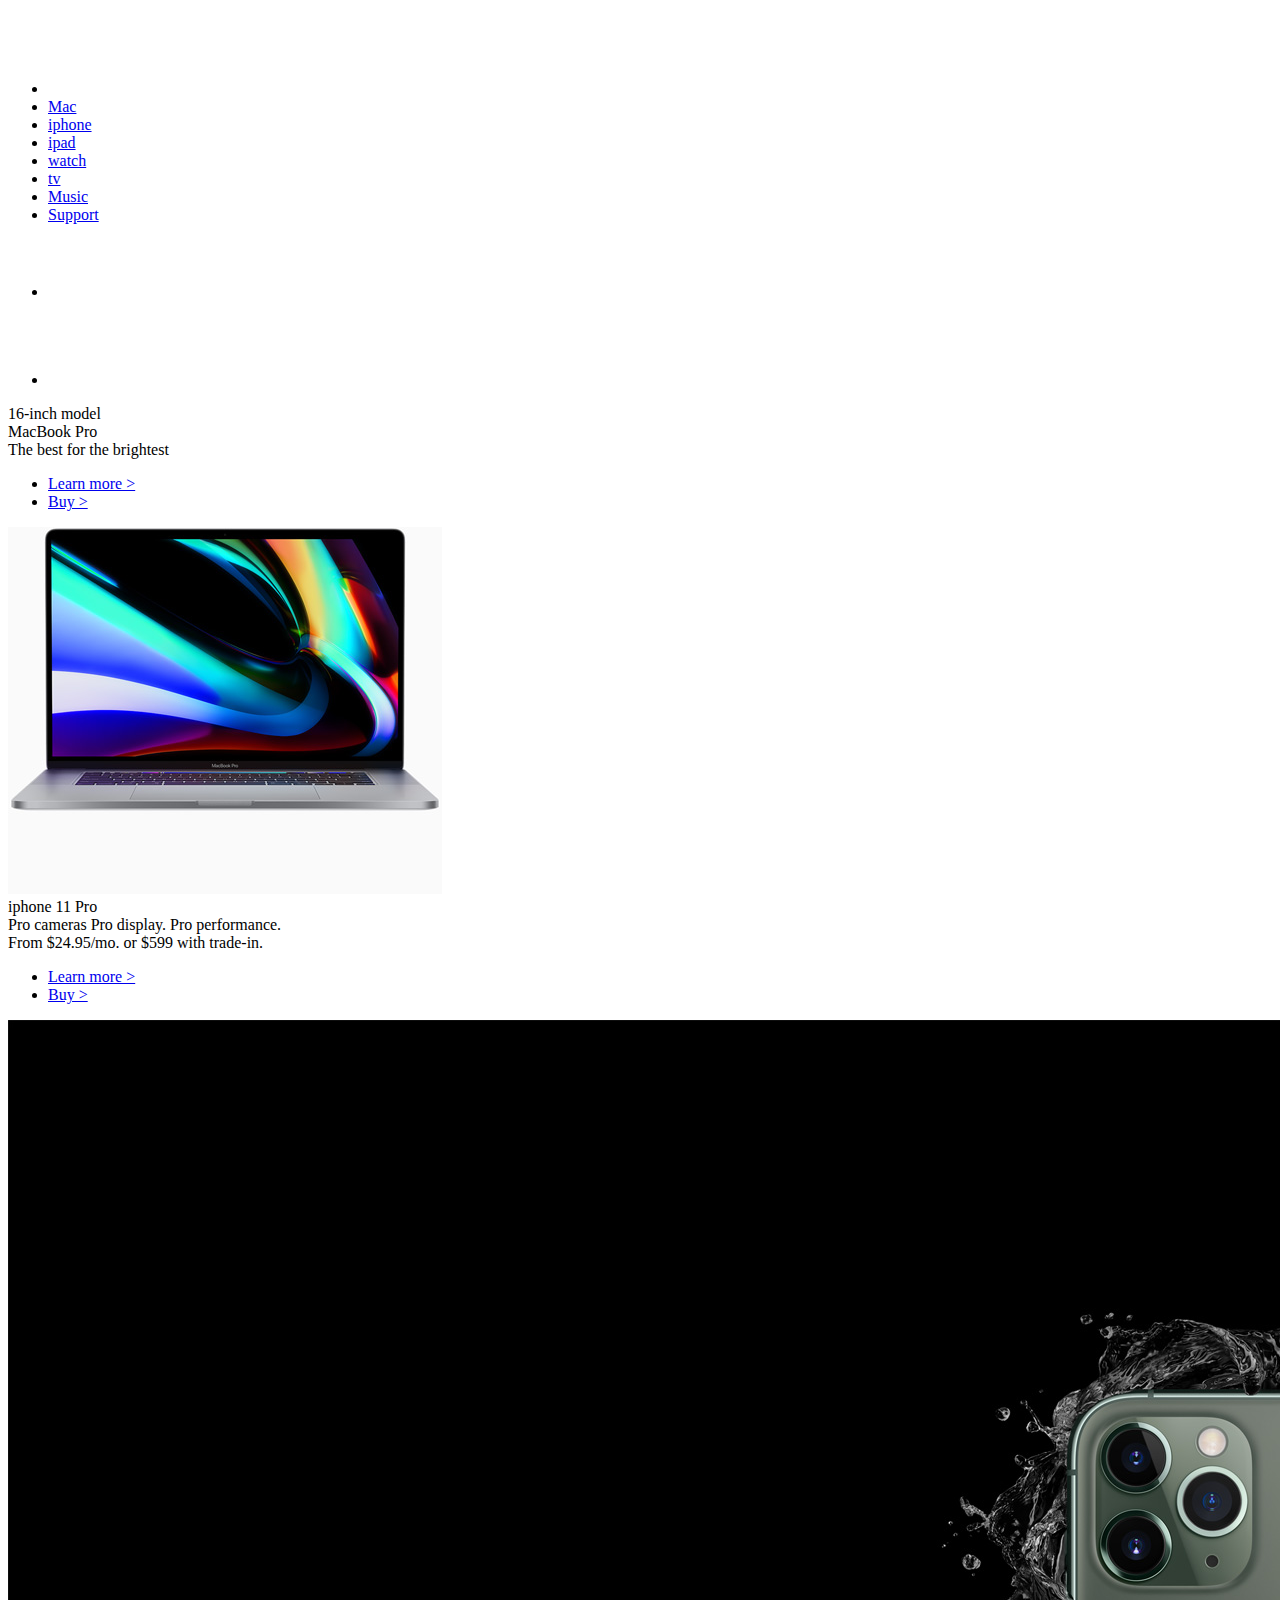
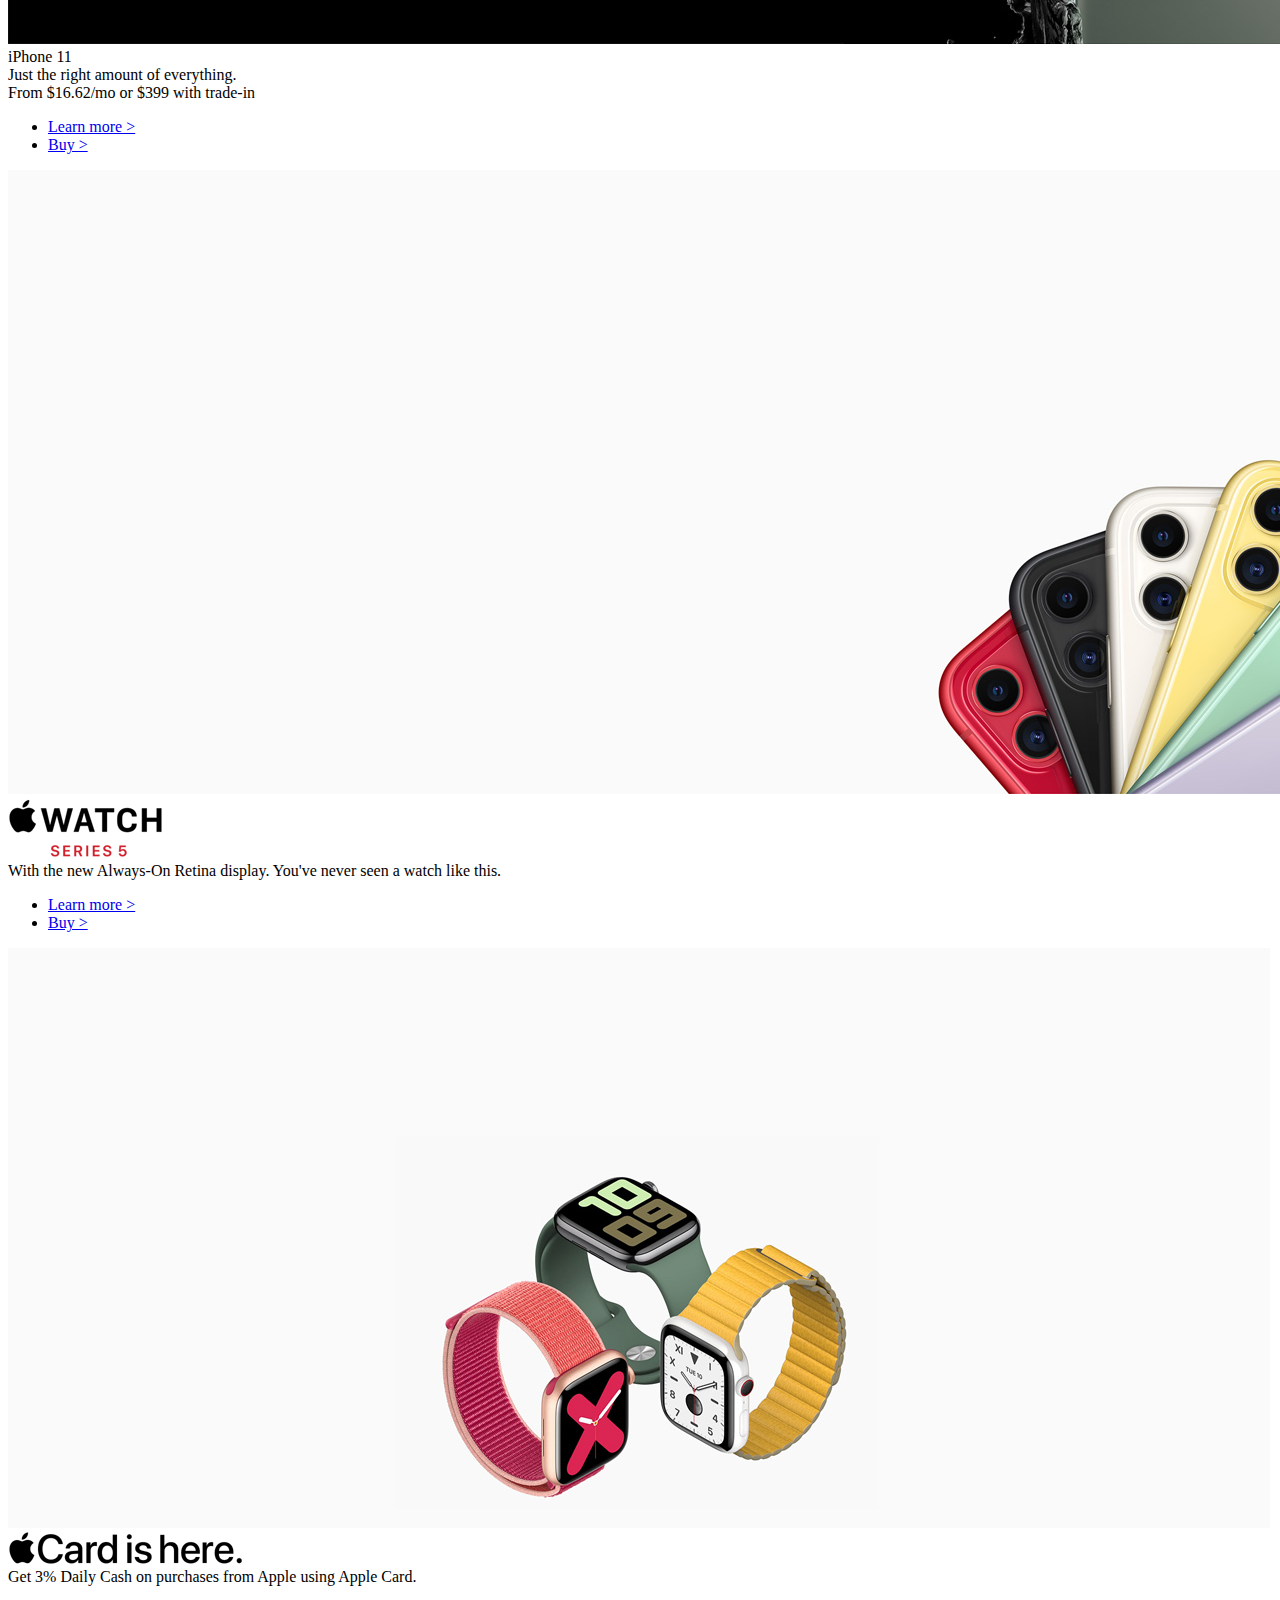
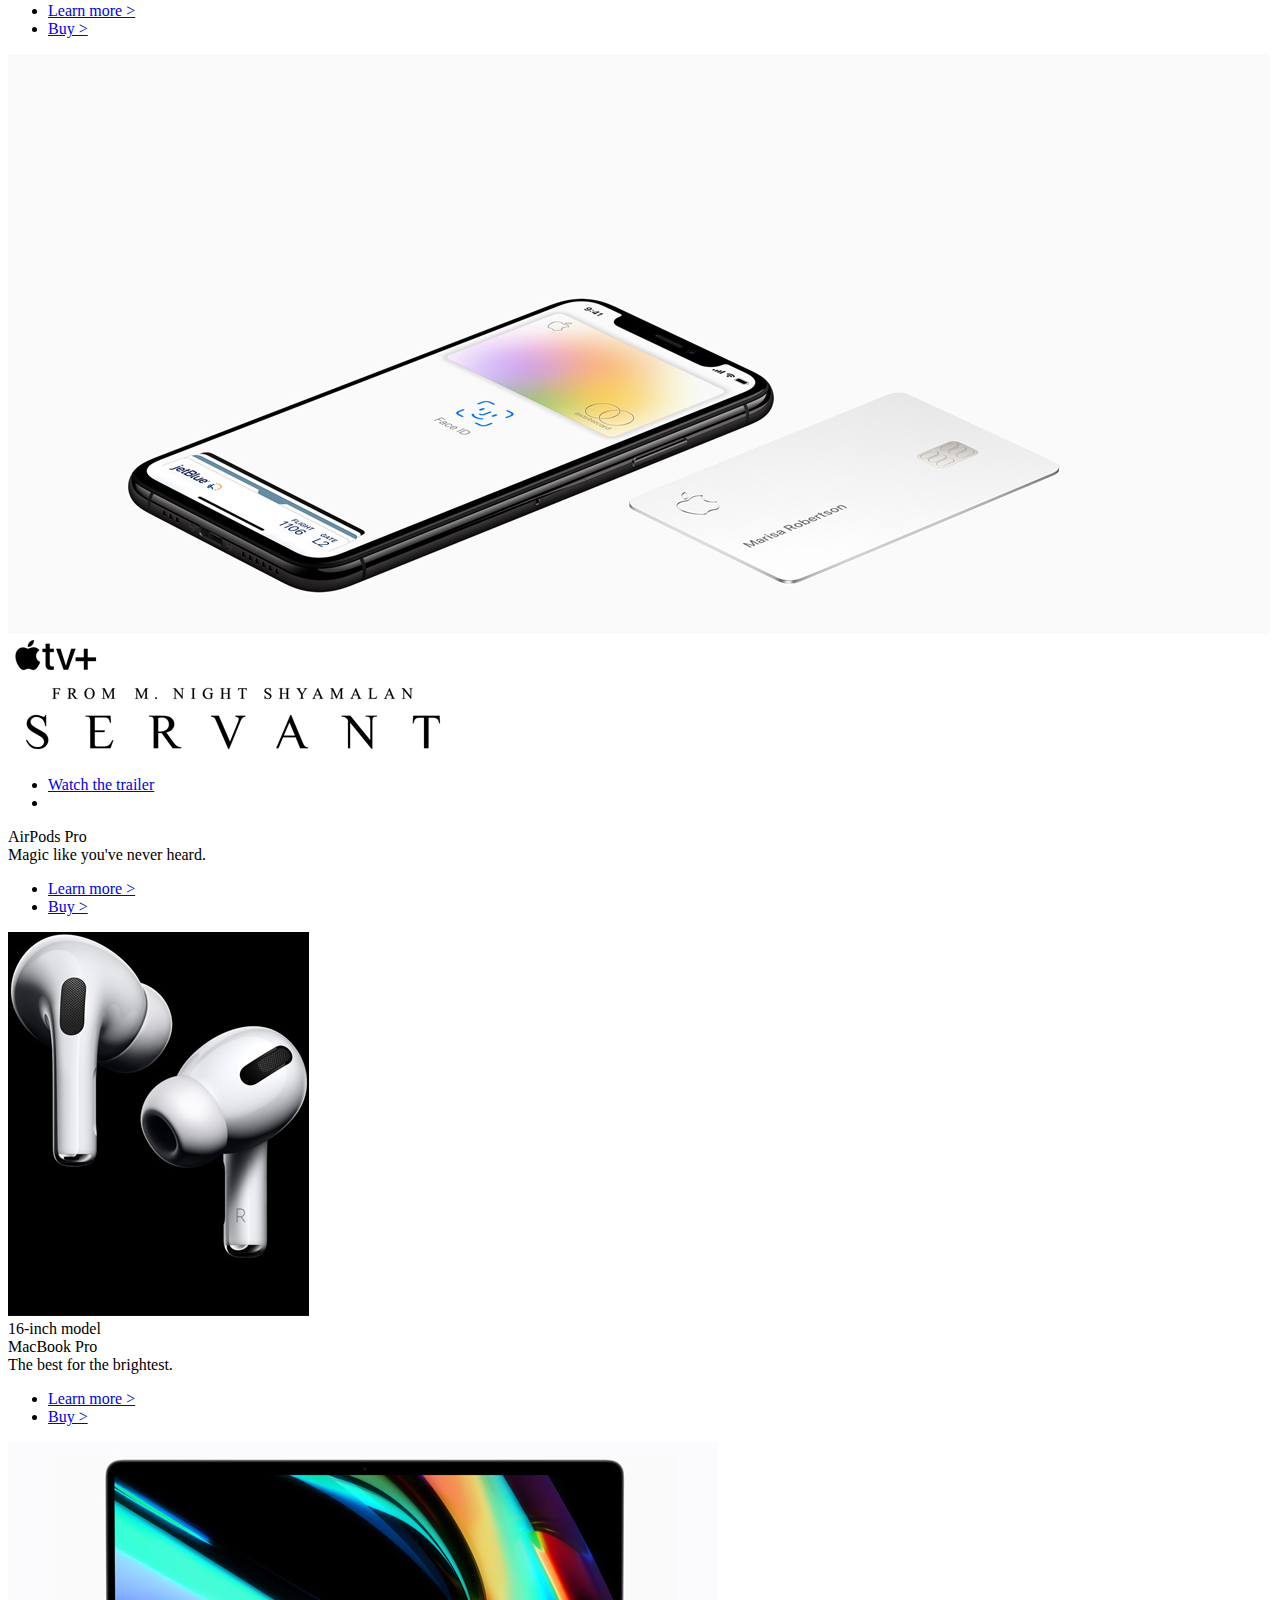
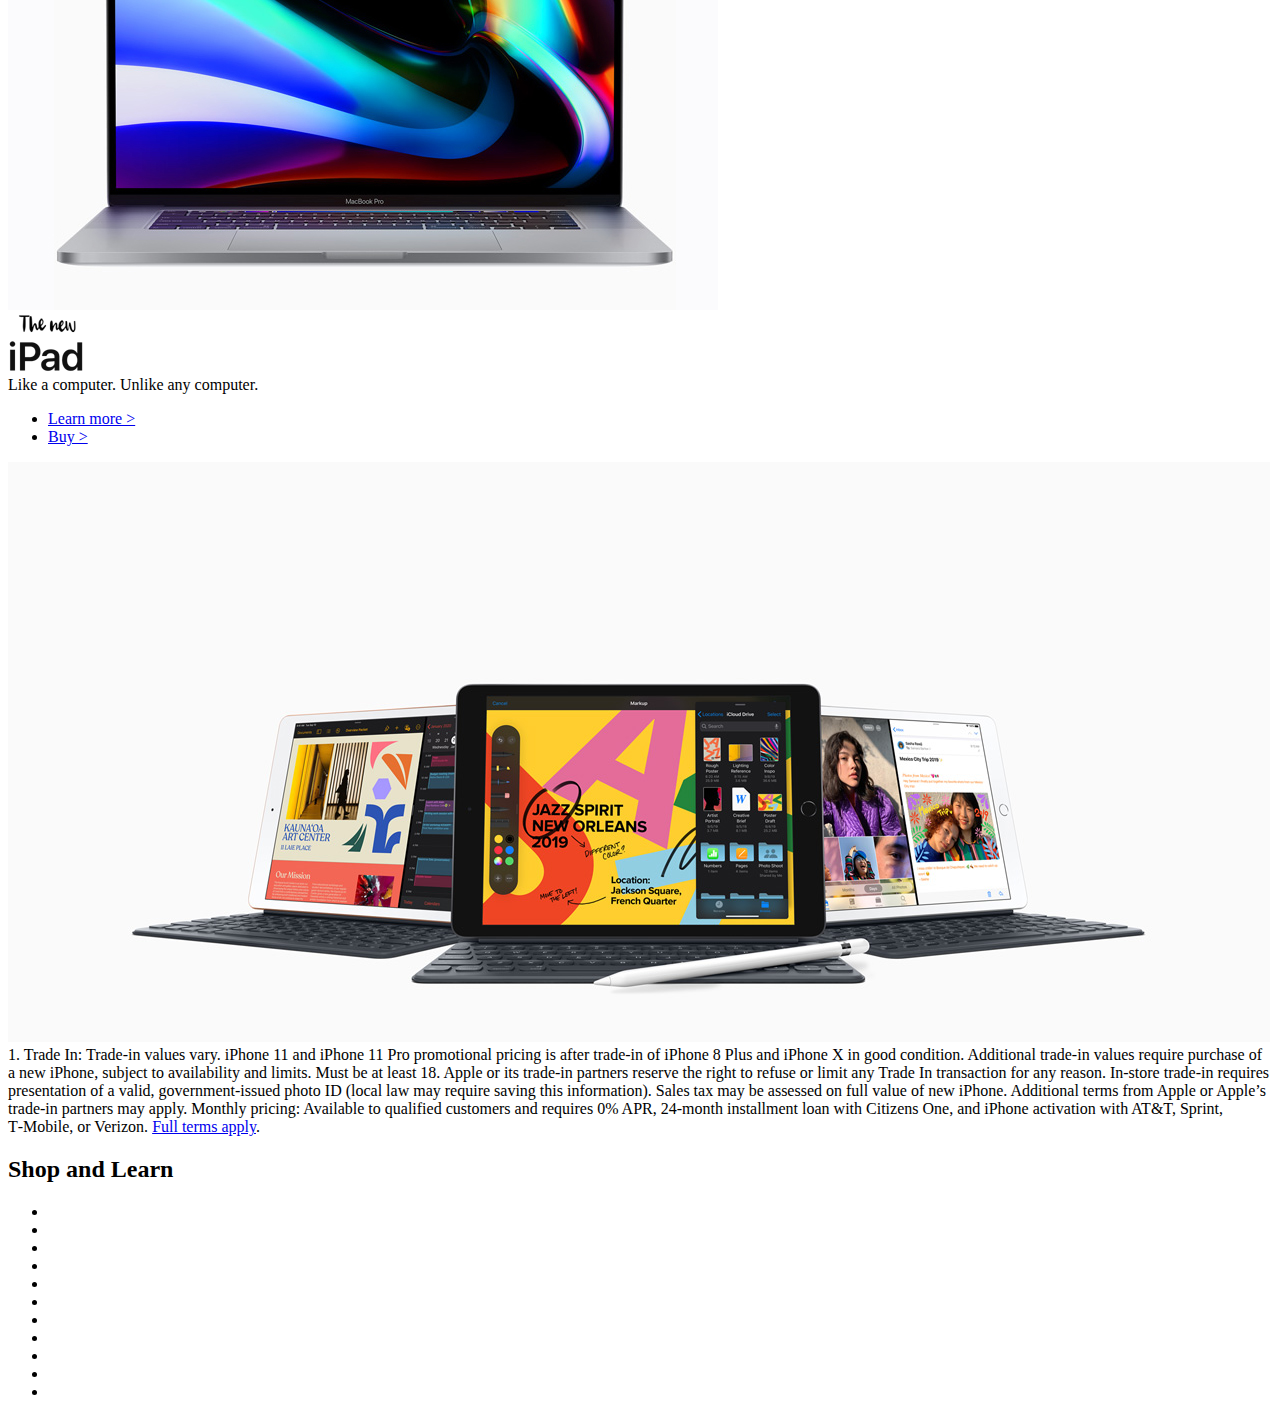
==== Project/index.html @ 15863397 "html and css created" ====
<!DOCTYPE html>
<html lang="en">
<head>
    <meta charset="UTF-8">
    <meta name="viewport" content="width=device-width, initial-scale=1.0">
    <title>Apple Website</title>
    <link rel="stylesheet" href="./css/style.css">
</head>
<body>
    <main>
        <header class="internal-wrapper">
            <div class="link-wrapper">
                <ul class="menu-wrapper">
                    <li><a href="#"><img src="/Resources/apple-html-css-replica/images/icons/logo.png" alt="logo"></a></li>
                    <li><a href="#">Mac</a></li>
                    <li><a href="#">iphone</a></li>
                    <li><a href="#">ipad</a></li>
                    <li><a href="#">watch</a></li>
                    <li><a href="#">tv</a></li>
                    <li><a href="#">Music</a></li>
                    <li><a href="#">Support</a></li>
                    <li><a href="#"><img src="/Resources/apple-html-css-replica/images/icons/search-icon.png" alt=""></a></li>
                    <li><a href="#"><img src="/Resources/apple-html-css-replica/images/icons/cart.png" alt=""></a></li>
                </ul>
            </div>
        </header>
        <section class="internal-wrapper">
            <div class="first-internal-wrapper">
                <div class="small-title">
                    16-inch model
                </div>
                <div class="big-title">
                    MacBook Pro
                </div>
                <div class="midem-title">
                    The best for the brightest
                </div>
                <div class="link-more-wrapper">
                    <ul>
                        <li><a href="#">Learn more ></a></li>
                        <li><a href="#">Buy ></a></li>
                    </ul>
                </div>
                <div class="image-wrapper">
                    <img src="/Resources/apple-html-css-replica/images/home/macbook-pro.jpg" alt="macbook-pro">
                </div>
            </div>
        </section>
        <section class="internal-wrapper">
            <div class="second-internal-wrapper">
                <div class="big-title">
                    iphone 11 Pro
                </div>
                <div class="midem-title">
                    Pro cameras Pro display. Pro performance.
                </div>
                <div class="small-title">
                    From $24.95/mo. or $599 with trade-in.
                </div>
                <div class="link-more-wrapper">
                    <ul>
                        <li><a href="#">Learn more ></a></li>
                        <li><a href="#">Buy ></a></li>
                    </ul>
                </div>
                <div class="image-wrapper">
                    <img src="/Resources/apple-html-css-replica/images/home/iphone11-pro-bg.jpg" alt="iphone11-pro">
                </div>
            </div>
        </section>
        <section class="internal-wrapper">
            <div class="third-internal-wrapper">
                <div class="big-title">
                    iPhone 11
                </div>
                <div class="midem-title">
                    Just the right amount of everything.
                </div>
                <div class="small-title">
                    From $16.62/mo or $399 with trade-in
                </div>
                <div class="link-more-wrapper">
                    <ul>
                        <li><a href="#">Learn more ></a></li>
                        <li><a href="#">Buy ></a></li>
                    </ul>
                </div>
                <div class="image-wrapper">
                    <img src="/Resources/apple-html-css-replica/images/home/iphone11-bg.jpg" alt="iphone11-bg">
                </div>
            </div>
        </section>
        <section class="internal-wrapper">
            <div class="four-internal-wrapper">
                 <div class="card-wrapper">
                    <div class="card-image-wrapper">
                        <img src="/Resources/apple-html-css-replica/images/icons/watch-series5-logo.png" alt="watch-series5-logo">
                    </div>
                    <div class="meduem-title">
                        With the new Always-On Retina display. You've never seen a watch like this.
                    </div>
                    <div class="link-more-wrapper">
                        <ul>
                            <li><a href="#">Learn more ></a></li>
                            <li><a href="#">Buy ></a></li>
                        </ul>
                    </div>
                    <div class="image-wrapper">
                        <img src="/Resources/apple-html-css-replica/images/home/watch-series-5.jpg" alt="watch-series-image">
                    </div>
                 </div>
                 <div class="card-wrapper">
                    <div class="card-image-wrapper">
                        <img src="/Resources/apple-html-css-replica/images/icons/apple-card-logo.png" alt="watch-series5-logo">
                    </div>
                    <div class="meduem-title">
                        Get 3% Daily Cash on purchases from Apple using Apple Card.
                    </div>
                    <div class="link-more-wrapper">
                        <ul>
                            <li><a href="#">Learn more ></a></li>
                            <li><a href="#">Buy ></a></li>
                        </ul>
                    </div>
                    <div class="image-wrapper">
                        <img src="/Resources/apple-html-css-replica/images/home/apple-card.jpg" alt="watch-series-image">
                    </div>
                 </div>
                 <div class="card-wrapper">
                    <div class="card-image-wrapper">
                        <img src="/Resources/apple-html-css-replica/images/icons/apple-tv-logo.png" alt="watch-series5-logo">
                    </div>
                    <div class="card-servant-image">
                        <img src="/Resources/apple-html-css-replica/images/icons/servant-logo.png" alt="">
                    </div>
                        <ul>
                            <li><a href="#">Watch the trailer</a></li>
                            <li><a href="#"><img src="/Resources/apple-html-css-replica/images/icons/" alt=""></a></li>
                        </ul>
                    </div>
                    <div class="card-wrapper">
                        <div class="big-title">
                            AirPods Pro
                        </div>
                        <div class="meduem-title">
                            Magic like you've never heard.
                        </div>
                        <div class="link-more-wrapper">
                            <ul>
                                <li><a href="#">Learn more ></a></li>
                                <li><a href="#">Buy ></a></li>
                            </ul>
                        </div>
                        <div class="image-wrapper">
                            <img src="/Resources/apple-html-css-replica/images/home/air-pods.jpg" alt="air-pods">
                        </div>
                     </div>
                     <div class="card-wrapper">
                        <div class="small-title">
                            16-inch model
                        </div>
                        <div class="big-title">
                            MacBook Pro
                        </div>
                        <div class="meduem-title">
                            The best for the brightest.
                        </div>
                        <div class="link-more-wrapper">
                            <ul>
                                <li><a href="#">Learn more ></a></li>
                                <li><a href="#">Buy ></a></li>
                            </ul>
                        </div>
                        <div class="image-wrapper">
                            <img src="/Resources/apple-html-css-replica/images/home/mac-laptop.jpg" alt="air-pods">
                        </div>
                     </div>
                     <div class="card-wrapper">
                        <div class="card-image-wrapper">
                            <img src="/Resources/apple-html-css-replica/images/icons/new-ipad-logo.png" alt="watch-series5-logo">
                        </div>
                        <div class="meduem-title">
                            Like a computer. Unlike any computer.
                        </div>
                        <div class="link-more-wrapper">
                            <ul>
                                <li><a href="#">Learn more ></a></li>
                                <li><a href="#">Buy ></a></li>
                            </ul>
                        </div>
                        <div class="image-wrapper">
                            <img src="/Resources/apple-html-css-replica/images/home/new-ipad.jpg" alt="watch-series-image">
                        </div>
                     </div>
                 </div>
        </section>
        <footer>
            <section class="internal-wrapper">
                <div class="description-text-wrapper">
                    1. Trade In: Trade‑in values vary. iPhone 11 and iPhone 11 Pro promotional pricing is after trade‑in of iPhone 8 Plus and iPhone X in good condition. Additional trade‑in values require purchase of a new iPhone, subject to availability and limits. Must be at least 18. Apple or its trade-in partners reserve the right to refuse or limit any Trade In transaction for any reason. In‑store trade‑in requires presentation of a valid, government-issued photo ID (local law may require saving this information). Sales tax may be assessed on full value of new iPhone. Additional terms from Apple or Apple’s trade-in partners may apply. Monthly pricing: Available to qualified customers and requires 0% APR, 24‑month installment loan with Citizens One, and iPhone activation with AT&T, Sprint, T‑Mobile, or Verizon. <a href="#">Full terms apply</a>.
                </div>
                <div class="link-footer-wrapper">
                    <div class="link-wrapper-1">
                        <h2>Shop and Learn</h2>
                        <ul>
                            <li><a href="#"></a></li>
                            <li><a href="#"></a></li>
                            <li><a href="#"></a></li>
                            <li><a href=""></a></li>
                            <li><a href=""></a></li>
                            <li><a href=""></a></li>
                            <li><a href=""></a></li>
                            <li><a href=""></a></li>
                            <li><a href=""></a></li>
                            <li><a href=""></a></li>
                            <li><a href=""></a></li>
                        </ul>
                    </div>
                </div>
            </section>
        </footer>
    </main>
</body>
</html>
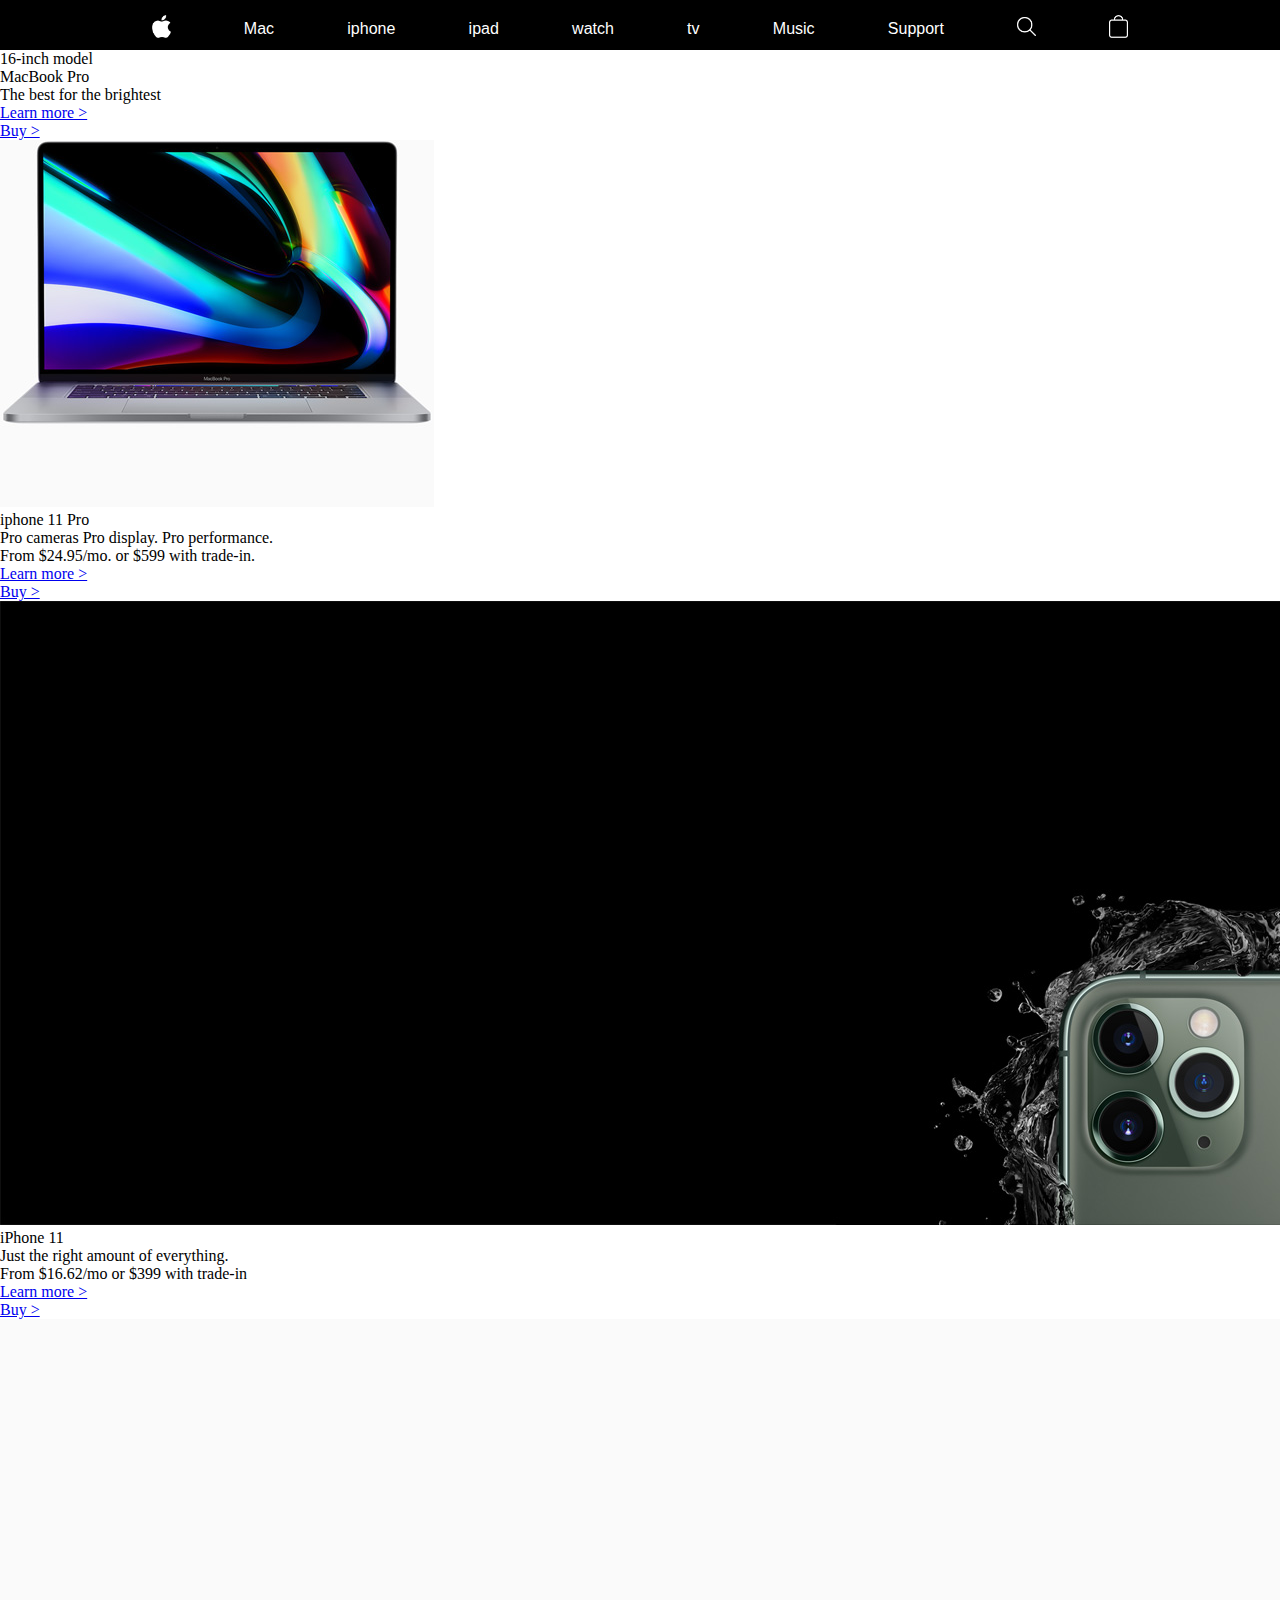
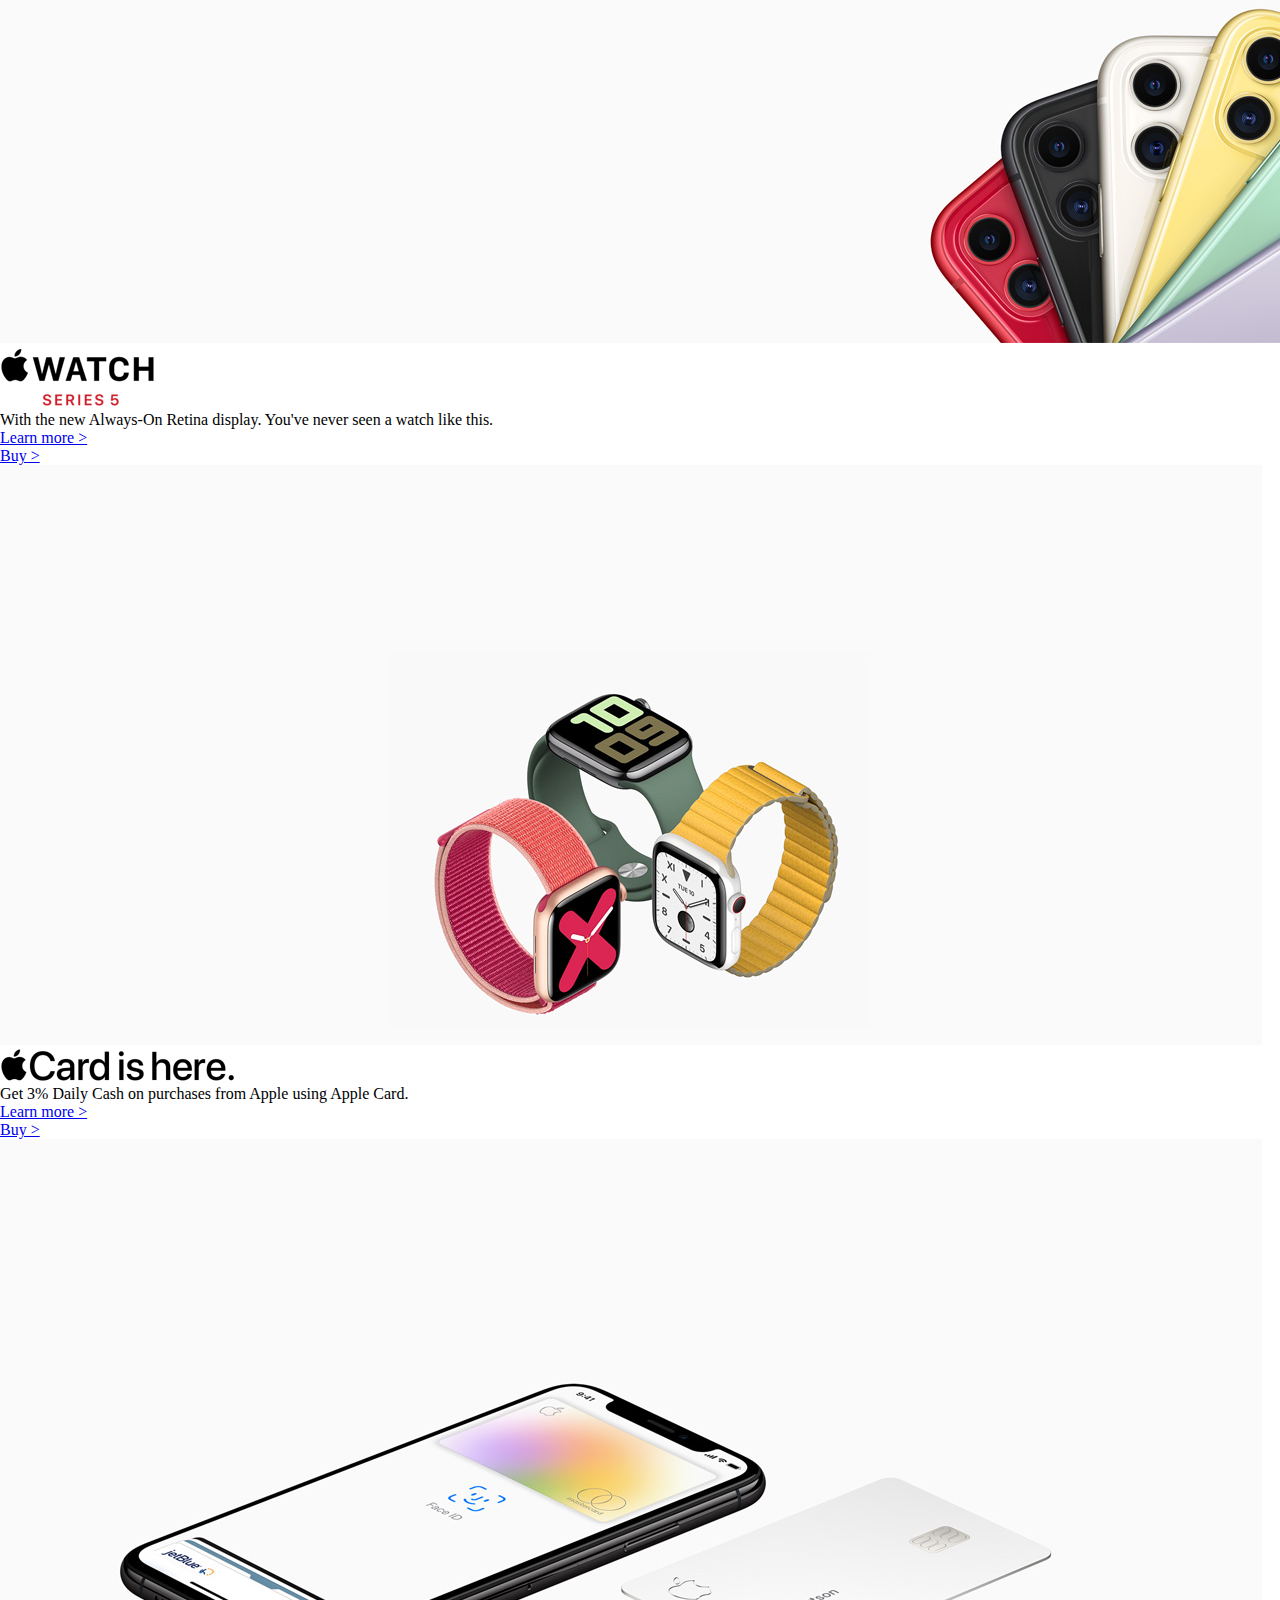
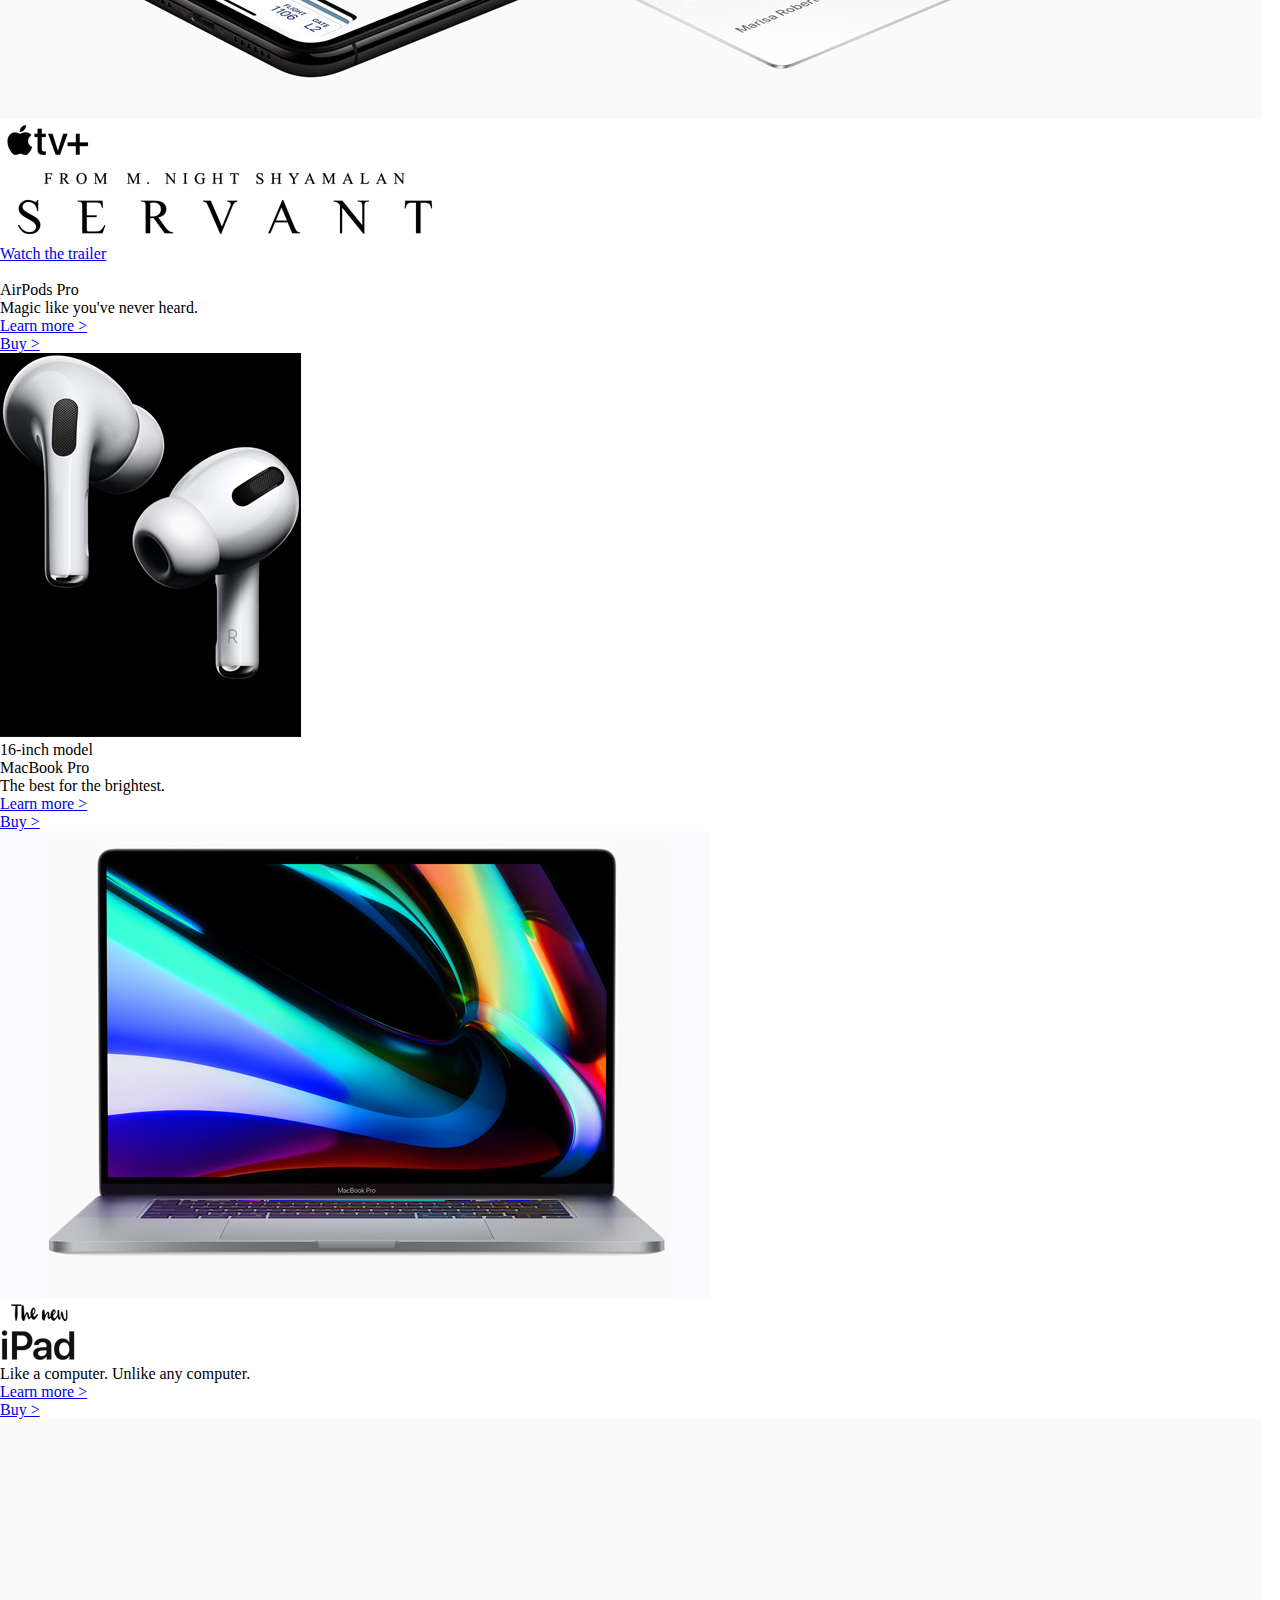
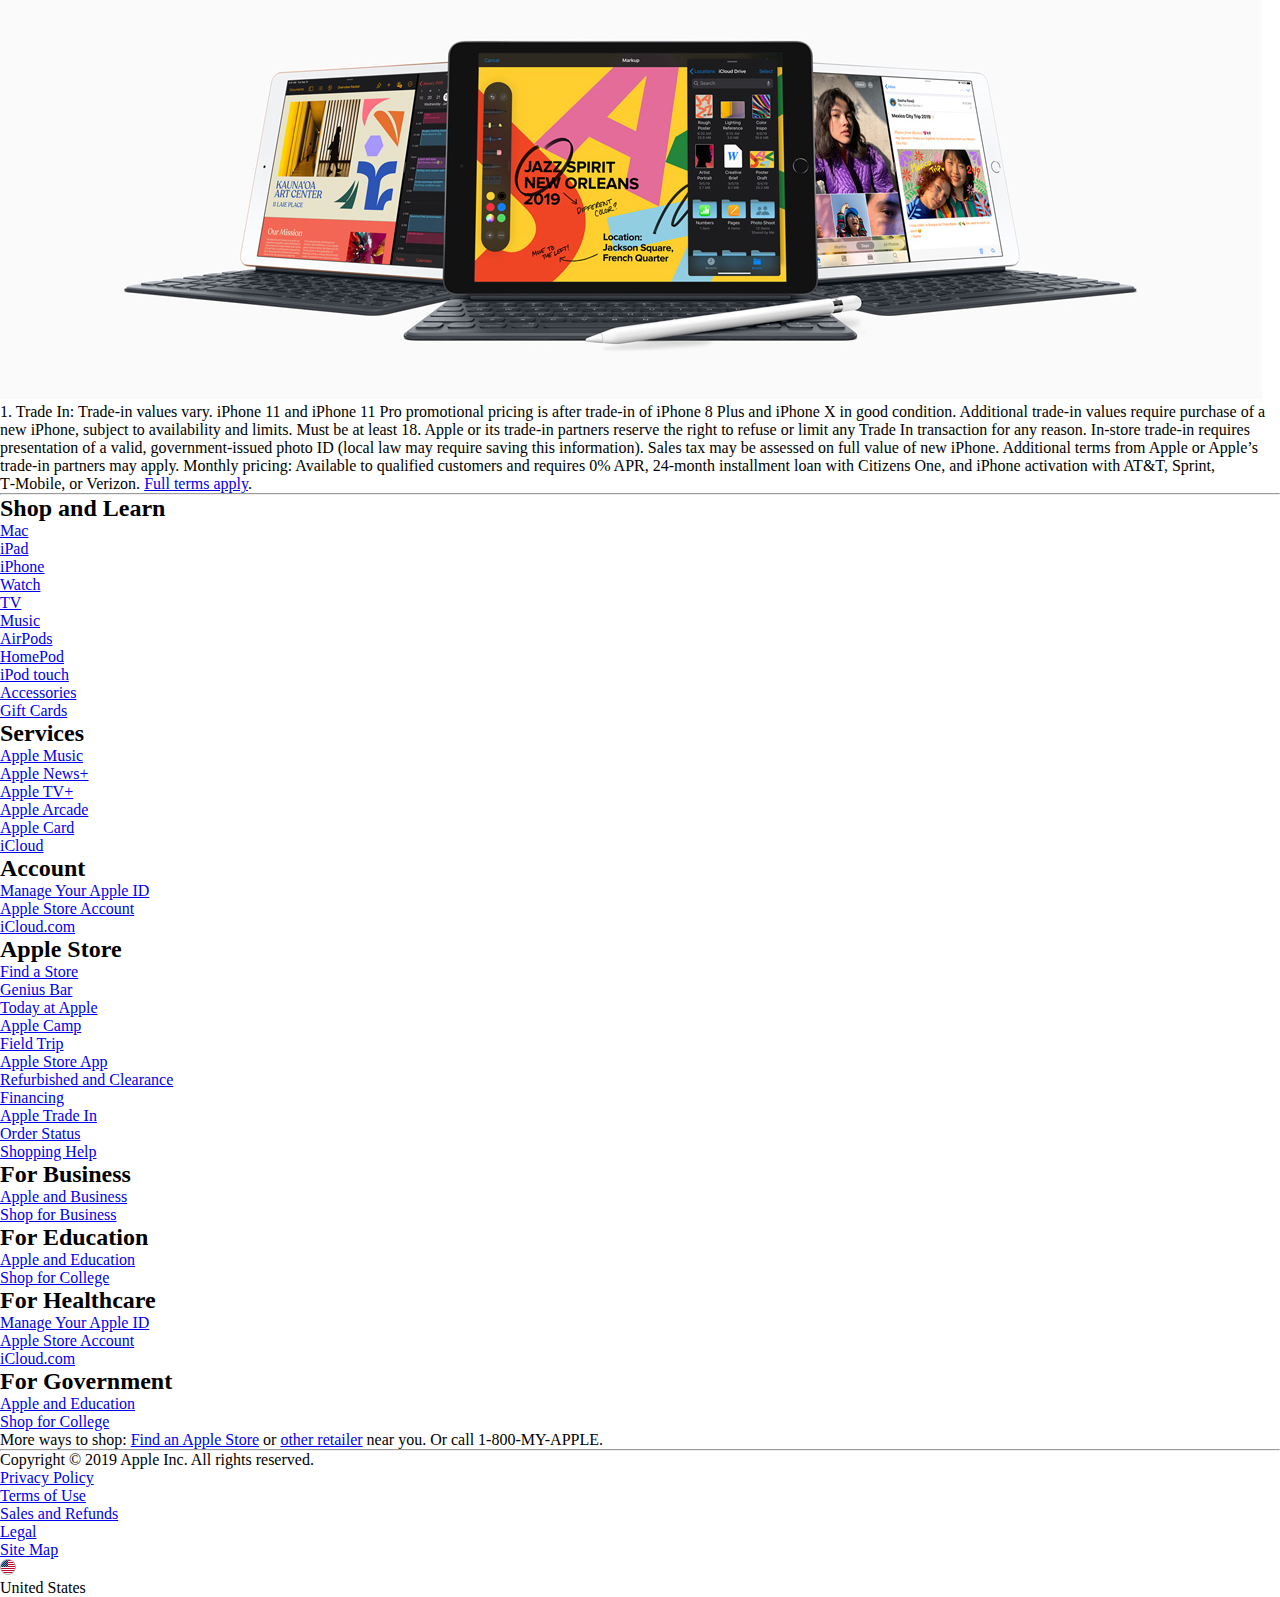
==== commit 70d63635: "Update on css fot header part" ====
--- a/Project/index.html
+++ b/Project/index.html
@@ -1,224 +1,357 @@
 <!DOCTYPE html>
 <html lang="en">
-<head>
-    <meta charset="UTF-8">
-    <meta name="viewport" content="width=device-width, initial-scale=1.0">
+  <head>
+    <meta charset="UTF-8" />
+    <meta name="viewport" content="width=device-width, initial-scale=1.0" />
     <title>Apple Website</title>
-    <link rel="stylesheet" href="./css/style.css">
-</head>
-<body>
+    <link rel="stylesheet" href="./css/style.css" />
+  </head>
+  <body>
     <main>
-        <header class="internal-wrapper">
-            <div class="link-wrapper">
-                <ul class="menu-wrapper">
-                    <li><a href="#"><img src="/Resources/apple-html-css-replica/images/icons/logo.png" alt="logo"></a></li>
-                    <li><a href="#">Mac</a></li>
-                    <li><a href="#">iphone</a></li>
-                    <li><a href="#">ipad</a></li>
-                    <li><a href="#">watch</a></li>
-                    <li><a href="#">tv</a></li>
-                    <li><a href="#">Music</a></li>
-                    <li><a href="#">Support</a></li>
-                    <li><a href="#"><img src="/Resources/apple-html-css-replica/images/icons/search-icon.png" alt=""></a></li>
-                    <li><a href="#"><img src="/Resources/apple-html-css-replica/images/icons/cart.png" alt=""></a></li>
-                </ul>
-            </div>
-        </header>
+      <header class="internal-wrapper">
+        <div class="link-wrapper">
+          <ul class="menu-wrapper">
+            <li>
+              <a href="#"
+                ><img
+                  src="/Resources/apple-html-css-replica/images/icons/logo.png"
+                  alt="logo"
+              /></a>
+            </li>
+            <li><a href="#">Mac</a></li>
+            <li><a href="#">iphone</a></li>
+            <li><a href="#">ipad</a></li>
+            <li><a href="#">watch</a></li>
+            <li><a href="#">tv</a></li>
+            <li><a href="#">Music</a></li>
+            <li><a href="#">Support</a></li>
+            <li>
+              <a href="#"
+                ><img
+                  src="/Resources/apple-html-css-replica/images/icons/search-icon.png"
+                  alt=""
+              /></a>
+            </li>
+            <li>
+              <a href="#"
+                ><img
+                  src="/Resources/apple-html-css-replica/images/icons/cart.png"
+                  alt=""
+              /></a>
+            </li>
+          </ul>
+        </div>
+      </header>
+      <section class="internal-wrapper">
+        <div class="first-internal-wrapper">
+          <div class="small-title">16-inch model</div>
+          <div class="big-title">MacBook Pro</div>
+          <div class="midem-title">The best for the brightest</div>
+          <div class="link-more-wrapper">
+            <ul>
+              <li><a href="#">Learn more ></a></li>
+              <li><a href="#">Buy ></a></li>
+            </ul>
+          </div>
+          <div class="image-wrapper">
+            <img
+              src="/Resources/apple-html-css-replica/images/home/macbook-pro.jpg"
+              alt="macbook-pro"
+            />
+          </div>
+        </div>
+      </section>
+      <section class="internal-wrapper">
+        <div class="second-internal-wrapper">
+          <div class="big-title">iphone 11 Pro</div>
+          <div class="midem-title">
+            Pro cameras Pro display. Pro performance.
+          </div>
+          <div class="small-title">From $24.95/mo. or $599 with trade-in.</div>
+          <div class="link-more-wrapper">
+            <ul>
+              <li><a href="#">Learn more ></a></li>
+              <li><a href="#">Buy ></a></li>
+            </ul>
+          </div>
+          <div class="image-wrapper">
+            <img
+              src="/Resources/apple-html-css-replica/images/home/iphone11-pro-bg.jpg"
+              alt="iphone11-pro"
+            />
+          </div>
+        </div>
+      </section>
+      <section class="internal-wrapper">
+        <div class="third-internal-wrapper">
+          <div class="big-title">iPhone 11</div>
+          <div class="midem-title">Just the right amount of everything.</div>
+          <div class="small-title">From $16.62/mo or $399 with trade-in</div>
+          <div class="link-more-wrapper">
+            <ul>
+              <li><a href="#">Learn more ></a></li>
+              <li><a href="#">Buy ></a></li>
+            </ul>
+          </div>
+          <div class="image-wrapper">
+            <img
+              src="/Resources/apple-html-css-replica/images/home/iphone11-bg.jpg"
+              alt="iphone11-bg"
+            />
+          </div>
+        </div>
+      </section>
+      <section class="internal-wrapper">
+        <div class="four-internal-wrapper">
+          <div class="card-wrapper">
+            <div class="card-image-wrapper">
+              <img
+                src="/Resources/apple-html-css-replica/images/icons/watch-series5-logo.png"
+                alt="watch-series5-logo"
+              />
+            </div>
+            <div class="meduem-title">
+              With the new Always-On Retina display. You've never seen a watch
+              like this.
+            </div>
+            <div class="link-more-wrapper">
+              <ul>
+                <li><a href="#">Learn more ></a></li>
+                <li><a href="#">Buy ></a></li>
+              </ul>
+            </div>
+            <div class="image-wrapper">
+              <img
+                src="/Resources/apple-html-css-replica/images/home/watch-series-5.jpg"
+                alt="watch-series-image"
+              />
+            </div>
+          </div>
+          <div class="card-wrapper">
+            <div class="card-image-wrapper">
+              <img
+                src="/Resources/apple-html-css-replica/images/icons/apple-card-logo.png"
+                alt="watch-series5-logo"
+              />
+            </div>
+            <div class="meduem-title">
+              Get 3% Daily Cash on purchases from Apple using Apple Card.
+            </div>
+            <div class="link-more-wrapper">
+              <ul>
+                <li><a href="#">Learn more ></a></li>
+                <li><a href="#">Buy ></a></li>
+              </ul>
+            </div>
+            <div class="image-wrapper">
+              <img
+                src="/Resources/apple-html-css-replica/images/home/apple-card.jpg"
+                alt="watch-series-image"
+              />
+            </div>
+          </div>
+          <div class="card-wrapper">
+            <div class="card-image-wrapper">
+              <img
+                src="/Resources/apple-html-css-replica/images/icons/apple-tv-logo.png"
+                alt="watch-series5-logo"
+              />
+            </div>
+            <div class="card-servant-image">
+              <img
+                src="/Resources/apple-html-css-replica/images/icons/servant-logo.png"
+                alt=""
+              />
+            </div>
+            <ul>
+              <li><a href="#">Watch the trailer</a></li>
+              <li>
+                <a href="#"
+                  ><img
+                    src="/Resources/apple-html-css-replica/images/icons/"
+                    alt=""
+                /></a>
+              </li>
+            </ul>
+          </div>
+          <div class="card-wrapper">
+            <div class="big-title">AirPods Pro</div>
+            <div class="meduem-title">Magic like you've never heard.</div>
+            <div class="link-more-wrapper">
+              <ul>
+                <li><a href="#">Learn more ></a></li>
+                <li><a href="#">Buy ></a></li>
+              </ul>
+            </div>
+            <div class="image-wrapper">
+              <img
+                src="/Resources/apple-html-css-replica/images/home/air-pods.jpg"
+                alt="air-pods"
+              />
+            </div>
+          </div>
+          <div class="card-wrapper">
+            <div class="small-title">16-inch model</div>
+            <div class="big-title">MacBook Pro</div>
+            <div class="meduem-title">The best for the brightest.</div>
+            <div class="link-more-wrapper">
+              <ul>
+                <li><a href="#">Learn more ></a></li>
+                <li><a href="#">Buy ></a></li>
+              </ul>
+            </div>
+            <div class="image-wrapper">
+              <img
+                src="/Resources/apple-html-css-replica/images/home/mac-laptop.jpg"
+                alt="air-pods"
+              />
+            </div>
+          </div>
+          <div class="card-wrapper">
+            <div class="card-image-wrapper">
+              <img
+                src="/Resources/apple-html-css-replica/images/icons/new-ipad-logo.png"
+                alt="watch-series5-logo"
+              />
+            </div>
+            <div class="meduem-title">
+              Like a computer. Unlike any computer.
+            </div>
+            <div class="link-more-wrapper">
+              <ul>
+                <li><a href="#">Learn more ></a></li>
+                <li><a href="#">Buy ></a></li>
+              </ul>
+            </div>
+            <div class="image-wrapper">
+              <img
+                src="/Resources/apple-html-css-replica/images/home/new-ipad.jpg"
+                alt="watch-series-image"
+              />
+            </div>
+          </div>
+        </div>
+      </section>
+      <footer>
         <section class="internal-wrapper">
-            <div class="first-internal-wrapper">
-                <div class="small-title">
-                    16-inch model
-                </div>
-                <div class="big-title">
-                    MacBook Pro
-                </div>
-                <div class="midem-title">
-                    The best for the brightest
-                </div>
-                <div class="link-more-wrapper">
-                    <ul>
-                        <li><a href="#">Learn more ></a></li>
-                        <li><a href="#">Buy ></a></li>
-                    </ul>
-                </div>
-                <div class="image-wrapper">
-                    <img src="/Resources/apple-html-css-replica/images/home/macbook-pro.jpg" alt="macbook-pro">
-                </div>
-            </div>
+          <div class="description-text-wrapper">
+            1. Trade In: Trade‑in values vary. iPhone 11 and iPhone 11 Pro
+            promotional pricing is after trade‑in of iPhone 8 Plus and iPhone X
+            in good condition. Additional trade‑in values require purchase of a
+            new iPhone, subject to availability and limits. Must be at least 18.
+            Apple or its trade-in partners reserve the right to refuse or limit
+            any Trade In transaction for any reason. In‑store trade‑in requires
+            presentation of a valid, government-issued photo ID (local law may
+            require saving this information). Sales tax may be assessed on full
+            value of new iPhone. Additional terms from Apple or Apple’s trade-in
+            partners may apply. Monthly pricing: Available to qualified
+            customers and requires 0% APR, 24‑month installment loan with
+            Citizens One, and iPhone activation with AT&T, Sprint, T‑Mobile, or
+            Verizon. <a href="#">Full terms apply</a>.
+          </div>
+          <hr />
+          <div class="link-footer-wrapper">
+            <div class="link-wrapper-1">
+              <h2>Shop and Learn</h2>
+              <ul>
+                <li><a href="#">Mac</a></li>
+                <li><a href="#">iPad</a></li>
+                <li><a href="#">iPhone</a></li>
+                <li><a href="#">Watch</a></li>
+                <li><a href="#">TV</a></li>
+                <li><a href="#">Music</a></li>
+                <li><a href="#">AirPods</a></li>
+                <li><a href="#">HomePod</a></li>
+                <li><a href="#">iPod touch</a></li>
+                <li><a href="#">Accessories</a></li>
+                <li><a href="#">Gift Cards</a></li>
+              </ul>
+            </div>
+            <div class="link-wrapper-2">
+              <h2>Services</h2>
+              <ul>
+                <li><a href="#">Apple Music</a></li>
+                <li><a href="#">Apple News+</a></li>
+                <li><a href="#">Apple TV+</a></li>
+                <li><a href="#">Apple Arcade</a></li>
+                <li><a href="#">Apple Card</a></li>
+                <li><a href="#">iCloud</a></li>
+              </ul>
+              <h2>Account</h2>
+              <ul>
+                <li><a href="#">Manage Your Apple ID</a></li>
+                <li><a href="#">Apple Store Account</a></li>
+                <li><a href="#">iCloud.com</a></li>
+              </ul>
+            </div>
+            <div class="link-wrapper-3">
+              <h2>Apple Store</h2>
+              <ul>
+                <li><a href="#">Find a Store</a></li>
+                <li><a href="#">Genius Bar</a></li>
+                <li><a href="#">Today at Apple</a></li>
+                <li><a href="#">Apple Camp</a></li>
+                <li><a href="#">Field Trip</a></li>
+                <li><a href="#">Apple Store App</a></li>
+                <li><a href="#">Refurbished and Clearance</a></li>
+                <li><a href="#">Financing</a></li>
+                <li><a href="#">Apple Trade In</a></li>
+                <li><a href="#">Order Status</a></li>
+                <li><a href="#">Shopping Help</a></li>
+              </ul>
+            </div>
+            <div class="link-wrapper-4">
+              <h2>For Business</h2>
+              <ul>
+                <li><a href="#">Apple and Business</a></li>
+                <li><a href="#">Shop for Business</a></li>
+              </ul>
+              <h2>For Education</h2>
+              <ul>
+                <li><a href="#">Apple and Education</a></li>
+                <li><a href="#">Shop for College</a></li>
+              </ul>
+              <h2>For Healthcare</h2>
+              <ul>
+                <li><a href="#">Manage Your Apple ID</a></li>
+                <li><a href="#">Apple Store Account</a></li>
+                <li><a href="#">iCloud.com</a></li>
+              </ul>
+              <h2>For Government</h2>
+              <ul>
+                <li><a href="#">Apple and Education</a></li>
+                <li><a href="#">Shop for College</a></li>
+              </ul>
+            </div>
+          </div>
+          <div class="footer-lower-wrapper">
+            More ways to shop: <a href="#">Find an Apple Store</a> or
+            <a href="#">other retailer</a> near you. Or call 1-800-MY-APPLE.
+          </div>
+          <hr />
+          <div class="footer-last-link-wrapper">
+            <div class="address-wrapper">
+              Copyright © 2019 Apple Inc. All rights reserved.
+            </div>
+            <div class="footer-legal-link">
+              <ul>
+                <li><a href="#">Privacy Policy</a></li>
+                <li><a href="#">Terms of Use</a></li>
+                <li><a href="#">Sales and Refunds</a></li>
+                <li><a href="#">Legal</a></li>
+                <li><a href="#">Site Map</a></li>
+              </ul>
+            </div>
+            <div class="footer-country-wrapper">
+              <img
+                src="/Resources/apple-html-css-replica/images/icons/16.png"
+                alt="flag-image"
+              />
+              <p>United States</p>
+            </div>
+          </div>
         </section>
-        <section class="internal-wrapper">
-            <div class="second-internal-wrapper">
-                <div class="big-title">
-                    iphone 11 Pro
-                </div>
-                <div class="midem-title">
-                    Pro cameras Pro display. Pro performance.
-                </div>
-                <div class="small-title">
-                    From $24.95/mo. or $599 with trade-in.
-                </div>
-                <div class="link-more-wrapper">
-                    <ul>
-                        <li><a href="#">Learn more ></a></li>
-                        <li><a href="#">Buy ></a></li>
-                    </ul>
-                </div>
-                <div class="image-wrapper">
-                    <img src="/Resources/apple-html-css-replica/images/home/iphone11-pro-bg.jpg" alt="iphone11-pro">
-                </div>
-            </div>
-        </section>
-        <section class="internal-wrapper">
-            <div class="third-internal-wrapper">
-                <div class="big-title">
-                    iPhone 11
-                </div>
-                <div class="midem-title">
-                    Just the right amount of everything.
-                </div>
-                <div class="small-title">
-                    From $16.62/mo or $399 with trade-in
-                </div>
-                <div class="link-more-wrapper">
-                    <ul>
-                        <li><a href="#">Learn more ></a></li>
-                        <li><a href="#">Buy ></a></li>
-                    </ul>
-                </div>
-                <div class="image-wrapper">
-                    <img src="/Resources/apple-html-css-replica/images/home/iphone11-bg.jpg" alt="iphone11-bg">
-                </div>
-            </div>
-        </section>
-        <section class="internal-wrapper">
-            <div class="four-internal-wrapper">
-                 <div class="card-wrapper">
-                    <div class="card-image-wrapper">
-                        <img src="/Resources/apple-html-css-replica/images/icons/watch-series5-logo.png" alt="watch-series5-logo">
-                    </div>
-                    <div class="meduem-title">
-                        With the new Always-On Retina display. You've never seen a watch like this.
-                    </div>
-                    <div class="link-more-wrapper">
-                        <ul>
-                            <li><a href="#">Learn more ></a></li>
-                            <li><a href="#">Buy ></a></li>
-                        </ul>
-                    </div>
-                    <div class="image-wrapper">
-                        <img src="/Resources/apple-html-css-replica/images/home/watch-series-5.jpg" alt="watch-series-image">
-                    </div>
-                 </div>
-                 <div class="card-wrapper">
-                    <div class="card-image-wrapper">
-                        <img src="/Resources/apple-html-css-replica/images/icons/apple-card-logo.png" alt="watch-series5-logo">
-                    </div>
-                    <div class="meduem-title">
-                        Get 3% Daily Cash on purchases from Apple using Apple Card.
-                    </div>
-                    <div class="link-more-wrapper">
-                        <ul>
-                            <li><a href="#">Learn more ></a></li>
-                            <li><a href="#">Buy ></a></li>
-                        </ul>
-                    </div>
-                    <div class="image-wrapper">
-                        <img src="/Resources/apple-html-css-replica/images/home/apple-card.jpg" alt="watch-series-image">
-                    </div>
-                 </div>
-                 <div class="card-wrapper">
-                    <div class="card-image-wrapper">
-                        <img src="/Resources/apple-html-css-replica/images/icons/apple-tv-logo.png" alt="watch-series5-logo">
-                    </div>
-                    <div class="card-servant-image">
-                        <img src="/Resources/apple-html-css-replica/images/icons/servant-logo.png" alt="">
-                    </div>
-                        <ul>
-                            <li><a href="#">Watch the trailer</a></li>
-                            <li><a href="#"><img src="/Resources/apple-html-css-replica/images/icons/" alt=""></a></li>
-                        </ul>
-                    </div>
-                    <div class="card-wrapper">
-                        <div class="big-title">
-                            AirPods Pro
-                        </div>
-                        <div class="meduem-title">
-                            Magic like you've never heard.
-                        </div>
-                        <div class="link-more-wrapper">
-                            <ul>
-                                <li><a href="#">Learn more ></a></li>
-                                <li><a href="#">Buy ></a></li>
-                            </ul>
-                        </div>
-                        <div class="image-wrapper">
-                            <img src="/Resources/apple-html-css-replica/images/home/air-pods.jpg" alt="air-pods">
-                        </div>
-                     </div>
-                     <div class="card-wrapper">
-                        <div class="small-title">
-                            16-inch model
-                        </div>
-                        <div class="big-title">
-                            MacBook Pro
-                        </div>
-                        <div class="meduem-title">
-                            The best for the brightest.
-                        </div>
-                        <div class="link-more-wrapper">
-                            <ul>
-                                <li><a href="#">Learn more ></a></li>
-                                <li><a href="#">Buy ></a></li>
-                            </ul>
-                        </div>
-                        <div class="image-wrapper">
-                            <img src="/Resources/apple-html-css-replica/images/home/mac-laptop.jpg" alt="air-pods">
-                        </div>
-                     </div>
-                     <div class="card-wrapper">
-                        <div class="card-image-wrapper">
-                            <img src="/Resources/apple-html-css-replica/images/icons/new-ipad-logo.png" alt="watch-series5-logo">
-                        </div>
-                        <div class="meduem-title">
-                            Like a computer. Unlike any computer.
-                        </div>
-                        <div class="link-more-wrapper">
-                            <ul>
-                                <li><a href="#">Learn more ></a></li>
-                                <li><a href="#">Buy ></a></li>
-                            </ul>
-                        </div>
-                        <div class="image-wrapper">
-                            <img src="/Resources/apple-html-css-replica/images/home/new-ipad.jpg" alt="watch-series-image">
-                        </div>
-                     </div>
-                 </div>
-        </section>
-        <footer>
-            <section class="internal-wrapper">
-                <div class="description-text-wrapper">
-                    1. Trade In: Trade‑in values vary. iPhone 11 and iPhone 11 Pro promotional pricing is after trade‑in of iPhone 8 Plus and iPhone X in good condition. Additional trade‑in values require purchase of a new iPhone, subject to availability and limits. Must be at least 18. Apple or its trade-in partners reserve the right to refuse or limit any Trade In transaction for any reason. In‑store trade‑in requires presentation of a valid, government-issued photo ID (local law may require saving this information). Sales tax may be assessed on full value of new iPhone. Additional terms from Apple or Apple’s trade-in partners may apply. Monthly pricing: Available to qualified customers and requires 0% APR, 24‑month installment loan with Citizens One, and iPhone activation with AT&T, Sprint, T‑Mobile, or Verizon. <a href="#">Full terms apply</a>.
-                </div>
-                <div class="link-footer-wrapper">
-                    <div class="link-wrapper-1">
-                        <h2>Shop and Learn</h2>
-                        <ul>
-                            <li><a href="#"></a></li>
-                            <li><a href="#"></a></li>
-                            <li><a href="#"></a></li>
-                            <li><a href=""></a></li>
-                            <li><a href=""></a></li>
-                            <li><a href=""></a></li>
-                            <li><a href=""></a></li>
-                            <li><a href=""></a></li>
-                            <li><a href=""></a></li>
-                            <li><a href=""></a></li>
-                            <li><a href=""></a></li>
-                        </ul>
-                    </div>
-                </div>
-            </section>
-        </footer>
+      </footer>
     </main>
-</body>
-</html>+  </body>
+</html>
--- a/Project/css/style.css
+++ b/Project/css/style.css
@@ -0,0 +1,32 @@
+* {
+  margin: 0;
+  padding: 0;
+  box-sizing: border-box;
+}
+header {
+  font-family: "SF Pro Text", "SF Pro Icons", "Helvetica Neue", Helvetica, Arial,
+    sans-serif;
+
+  background-color: #000000;
+}
+.internal-wrapper .link-wrapper {
+  width: 1050px;
+  height: 50px;
+  margin: 0 auto;
+}
+.menu-wrapper {
+  display: flex;
+  justify-content: space-around;
+  align-items: center;
+}
+.menu-wrapper li {
+  padding: 15px 0 10px 0;
+}
+.menu-wrapper li a {
+  text-decoration: none;
+  color: #ffffff;
+  font-weight: 100;
+}
+.menu-wrapper li a img {
+  width: 19px;
+}
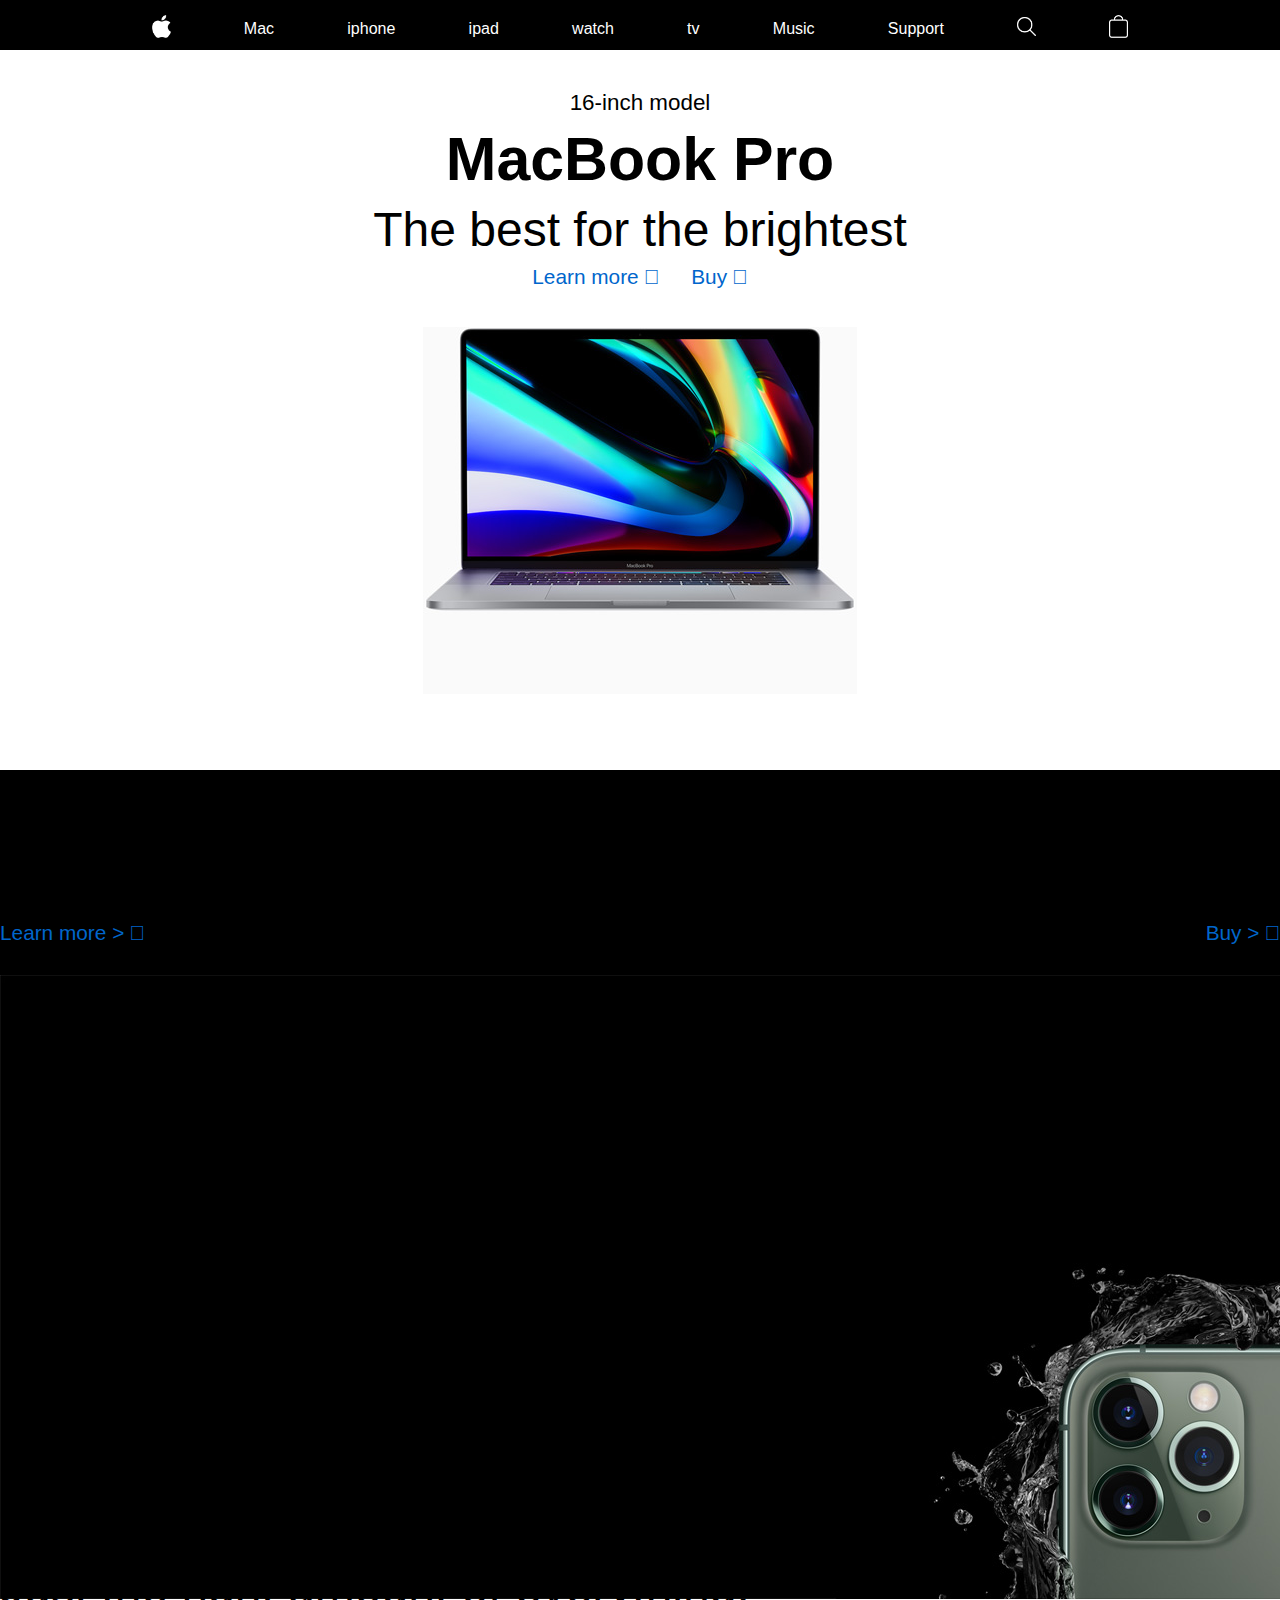
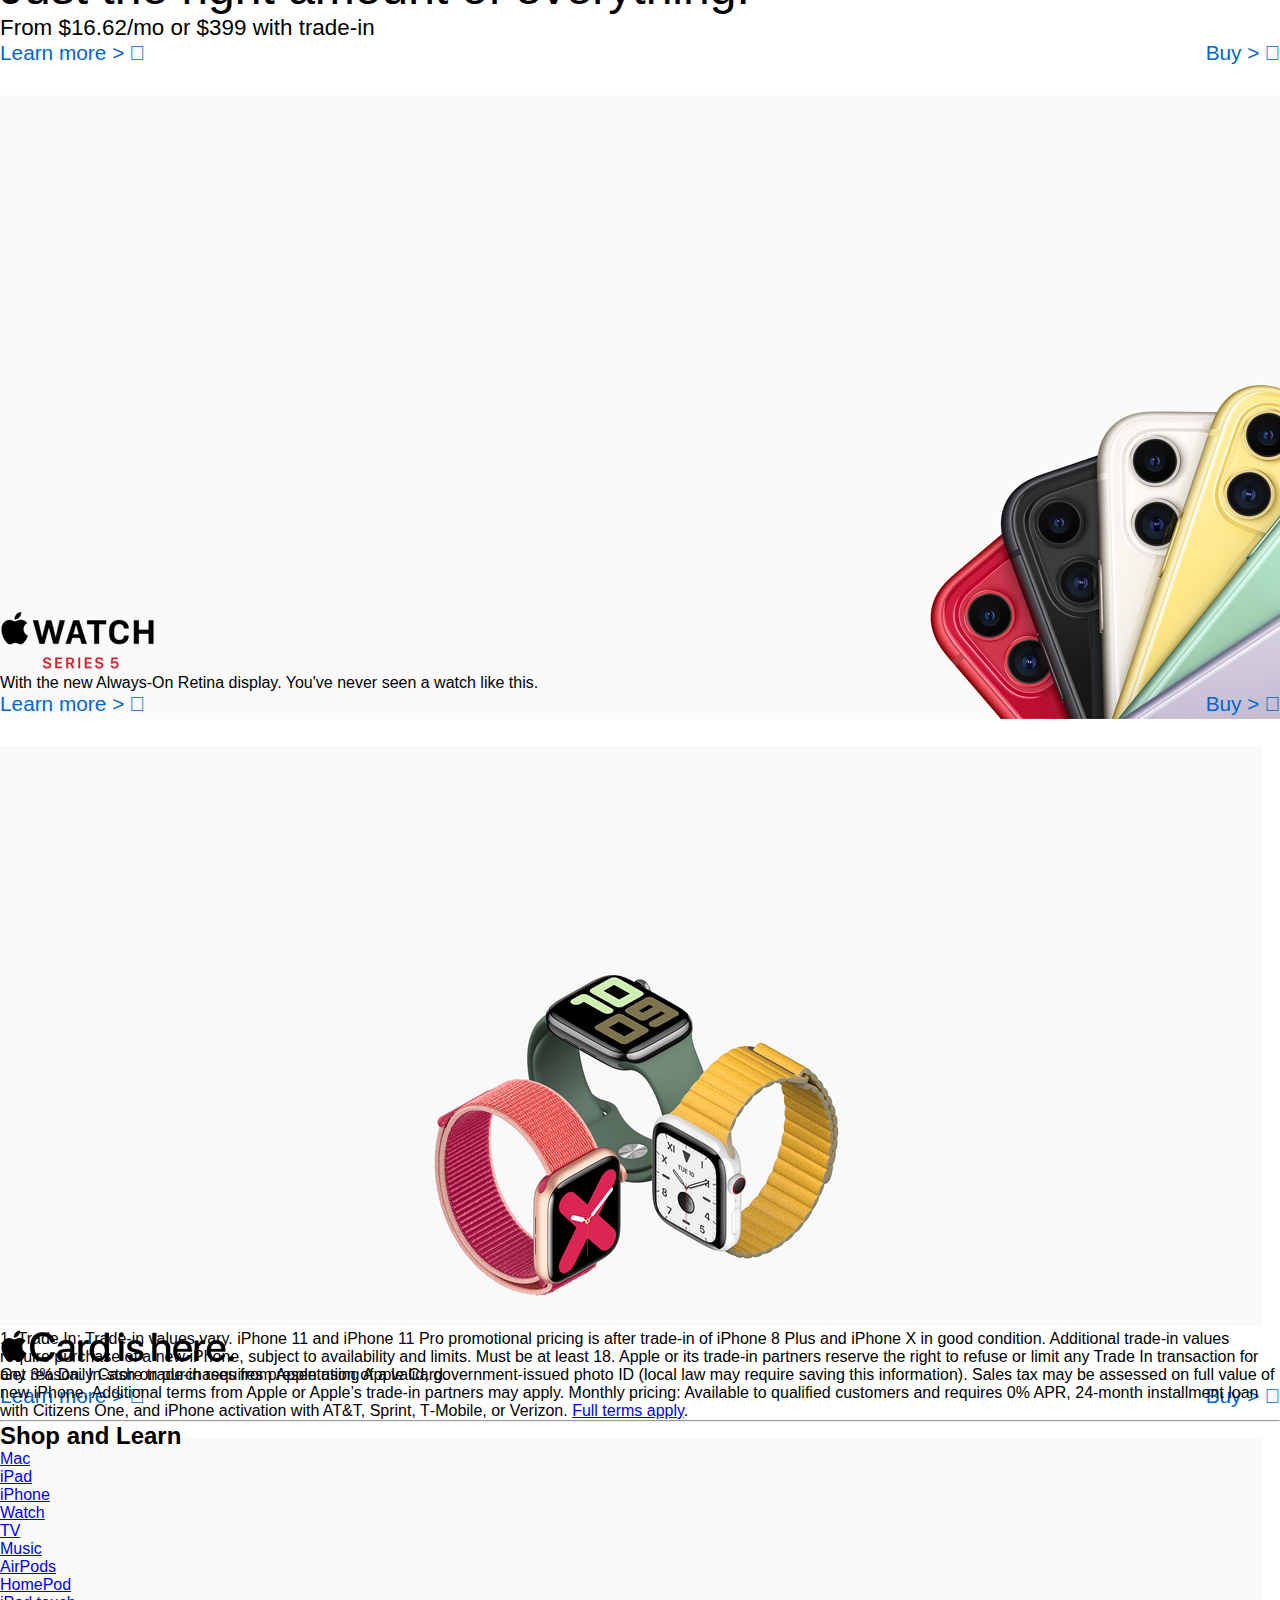
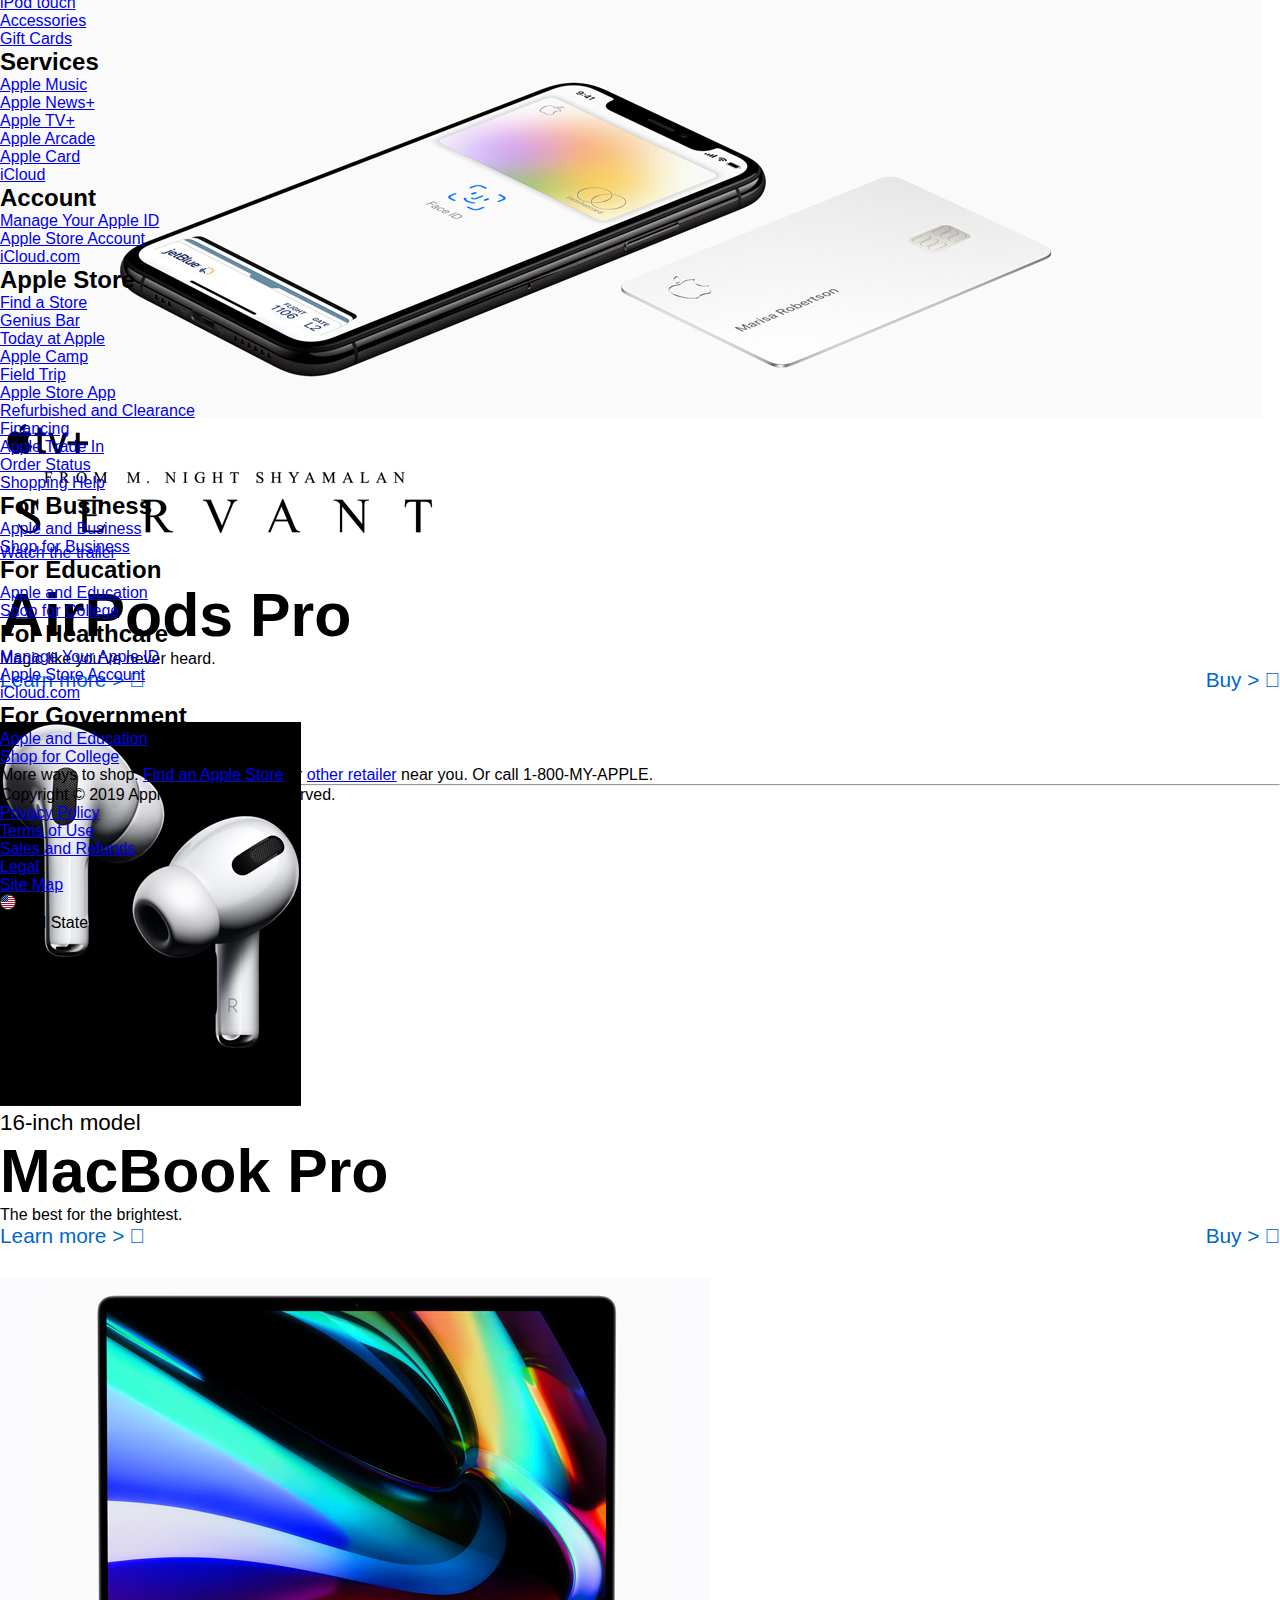
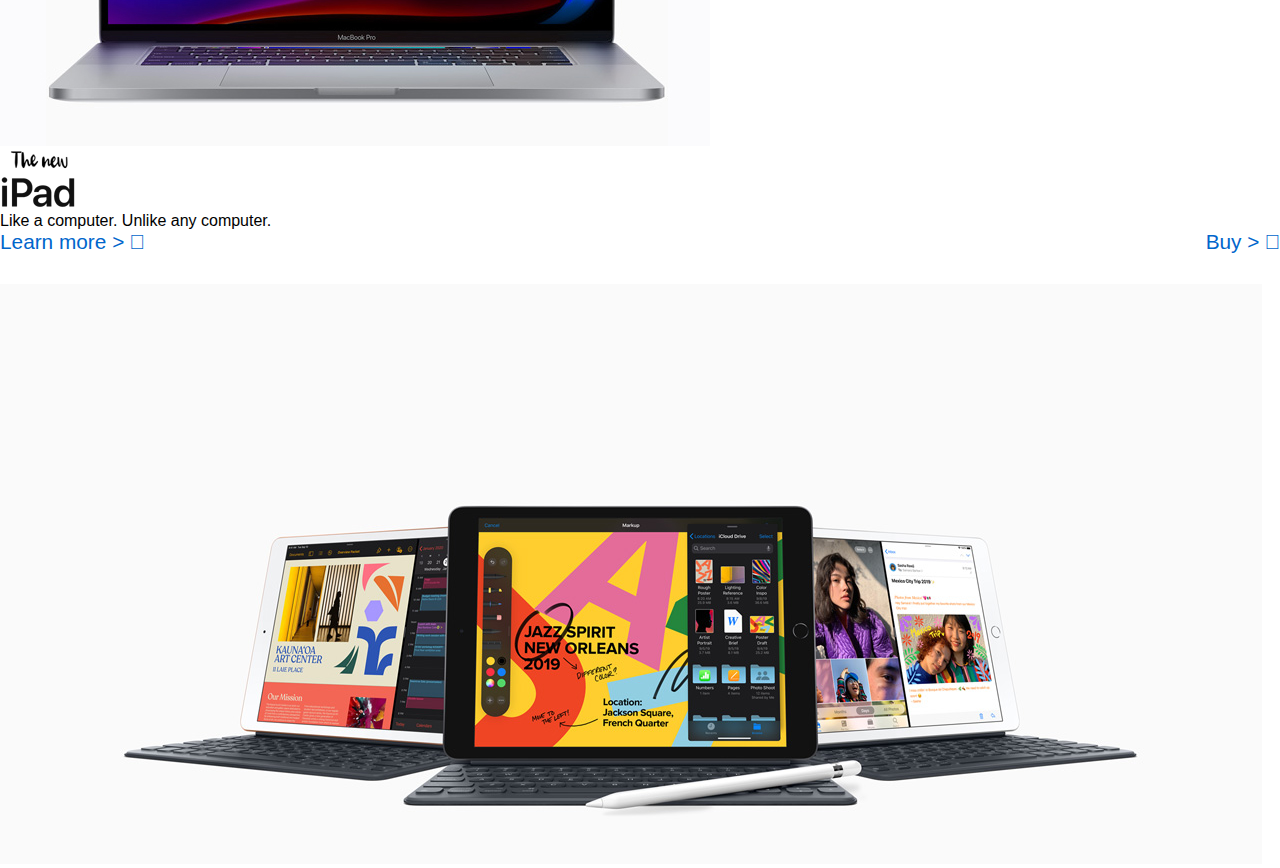
==== commit 5311fd86: "update on css part" ====
--- a/Project/index.html
+++ b/Project/index.html
@@ -49,8 +49,8 @@
           <div class="midem-title">The best for the brightest</div>
           <div class="link-more-wrapper">
             <ul>
-              <li><a href="#">Learn more ></a></li>
-              <li><a href="#">Buy ></a></li>
+              <li><a href="#">Learn more</a></li>
+              <li><a href="#">Buy</a></li>
             </ul>
           </div>
           <div class="image-wrapper">
--- a/Project/css/style.css
+++ b/Project/css/style.css
@@ -3,10 +3,12 @@
   padding: 0;
   box-sizing: border-box;
 }
-header {
+body {
   font-family: "SF Pro Text", "SF Pro Icons", "Helvetica Neue", Helvetica, Arial,
     sans-serif;
-
+    width: 100%;
+}
+header {
   background-color: #000000;
 }
 .internal-wrapper .link-wrapper {
@@ -30,3 +32,53 @@
 .menu-wrapper li a img {
   width: 19px;
 }
+section.internal-wrapper {
+  height: 80vh;
+}
+.internal-wrapper .first-internal-wrapper {
+  /* width: 1050px; */
+  margin: 0 auto;
+  display: flex;
+  gap: 0.5rem;
+  flex-direction: column;
+  justify-content: center;
+  align-items: center;
+  padding-top: 40px;
+}
+.small-title {
+  font-size: 1.4rem;
+  font-weight: 300;
+}
+.big-title {
+  font-size: 3.8rem;
+  font-weight: 700;
+}
+.midem-title {
+  font-size: 3rem;
+}
+.link-more-wrapper ul {
+  display: flex;
+  justify-content: space-between;
+  align-items: center;
+  gap: 2rem;
+  list-style: none;
+}
+.link-more-wrapper ul li a {
+  text-decoration: none;
+  color: #06c;
+  font-size: 1.3rem;
+}
+.link-more-wrapper ul li a:hover {
+  color: #000000;
+}
+.link-more-wrapper ul li a:after {
+  content: "\f105";
+  padding-left: 5px;
+}
+.image-wrapper{
+    margin-top: 30px;
+}
+
+.internal-wrapper:nth-of-type(2){
+    background-color: #000000;
+}
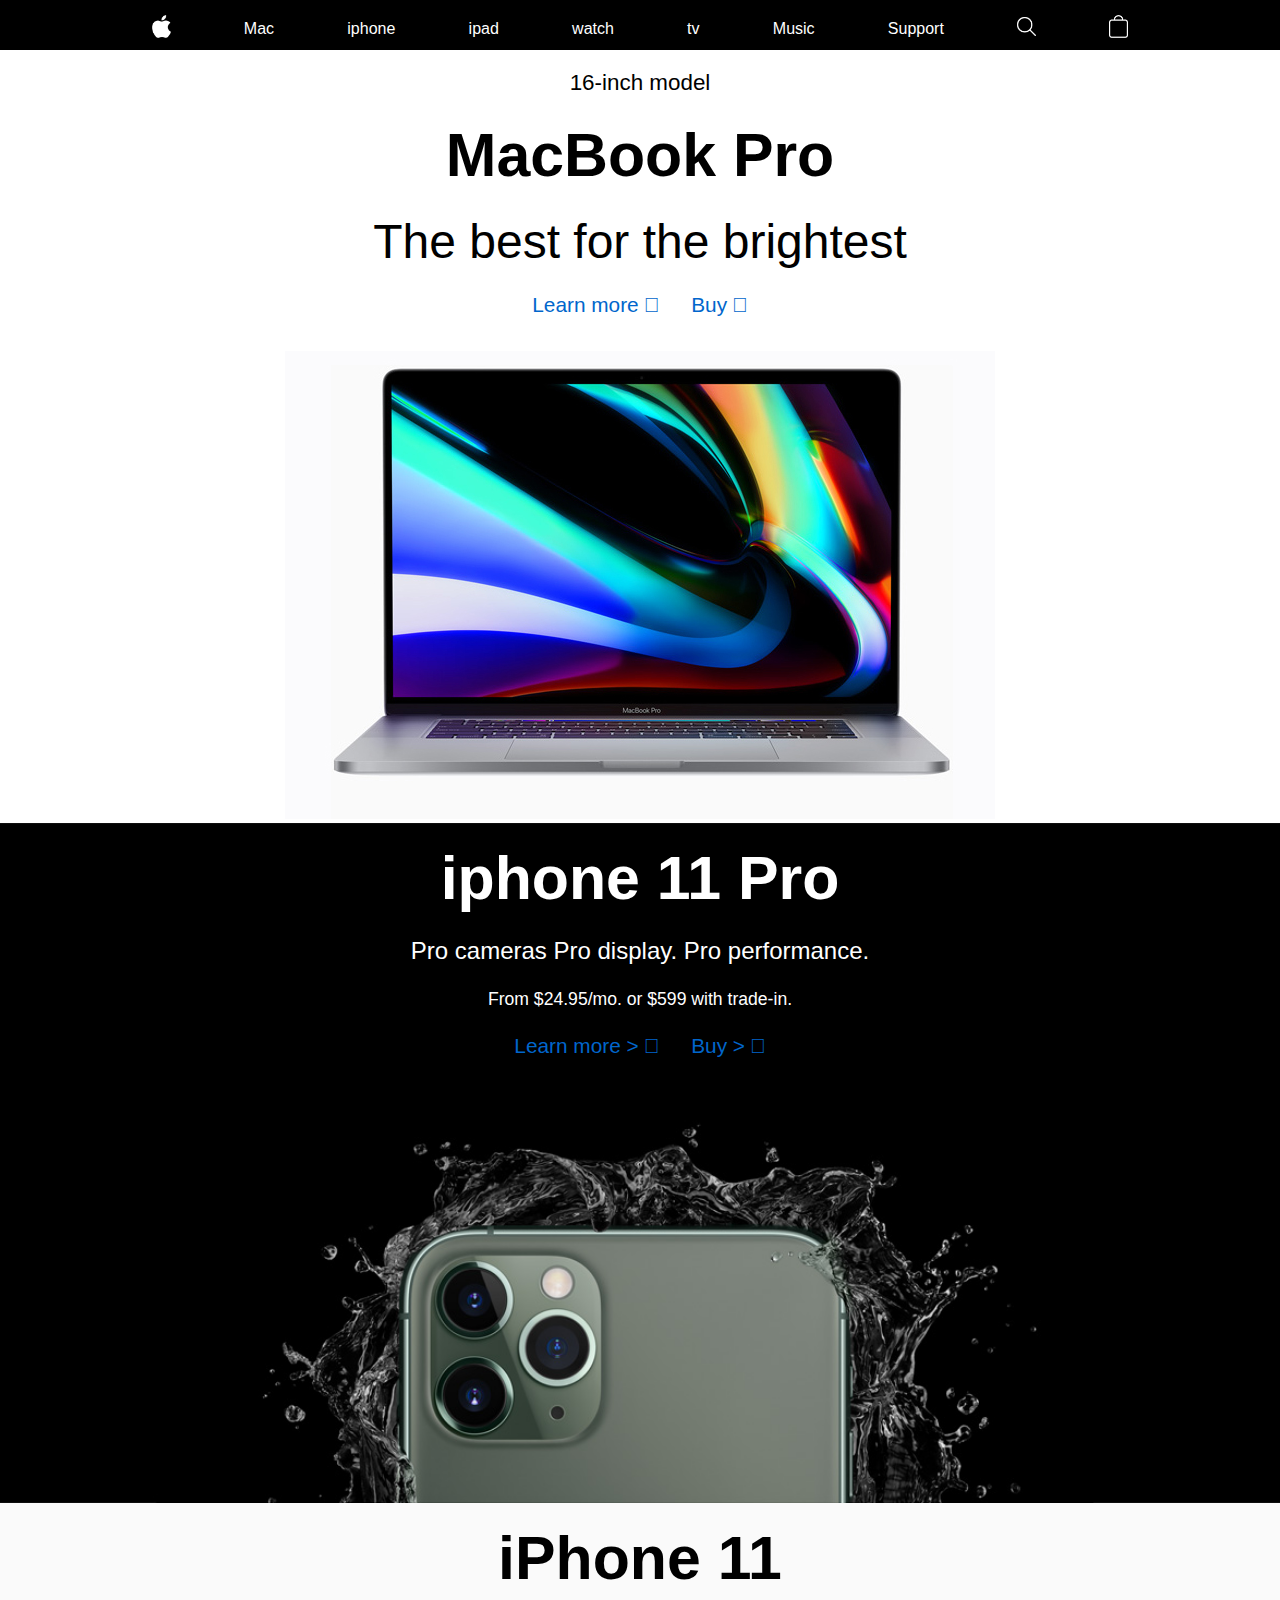
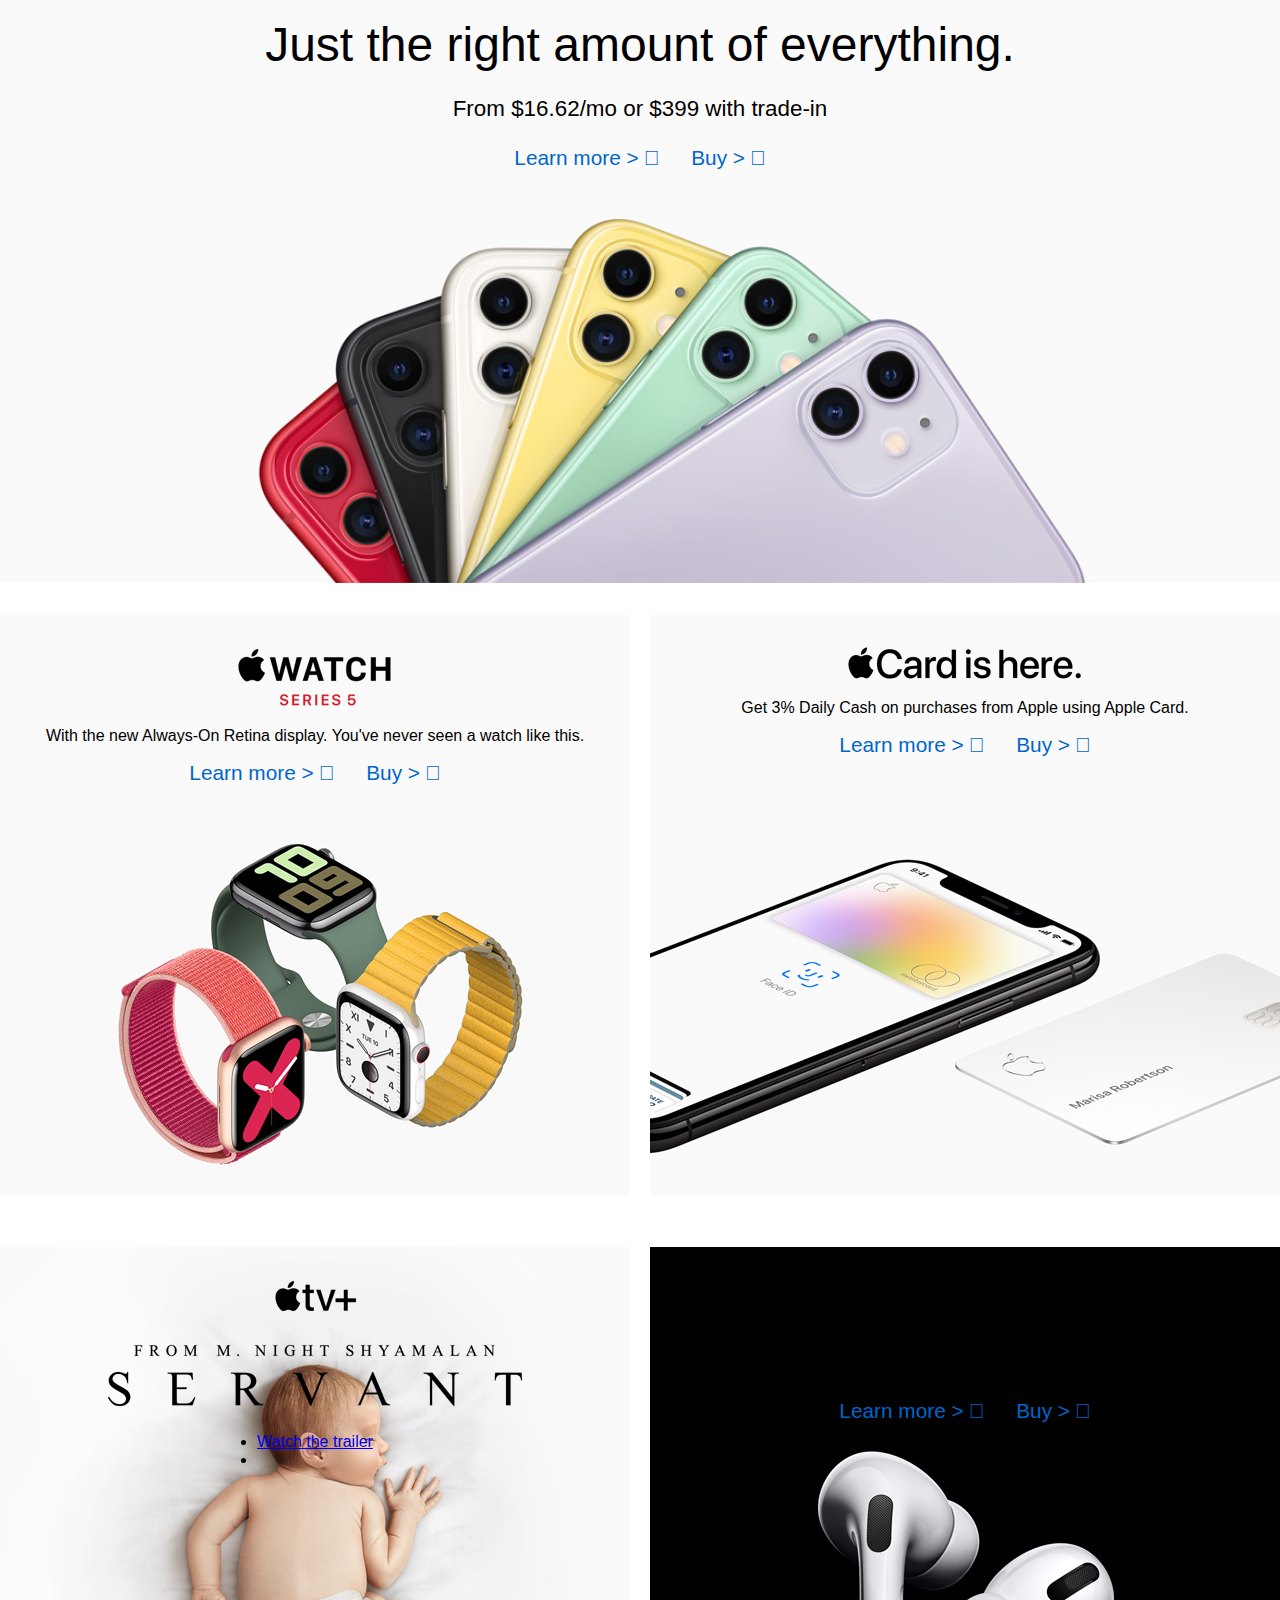
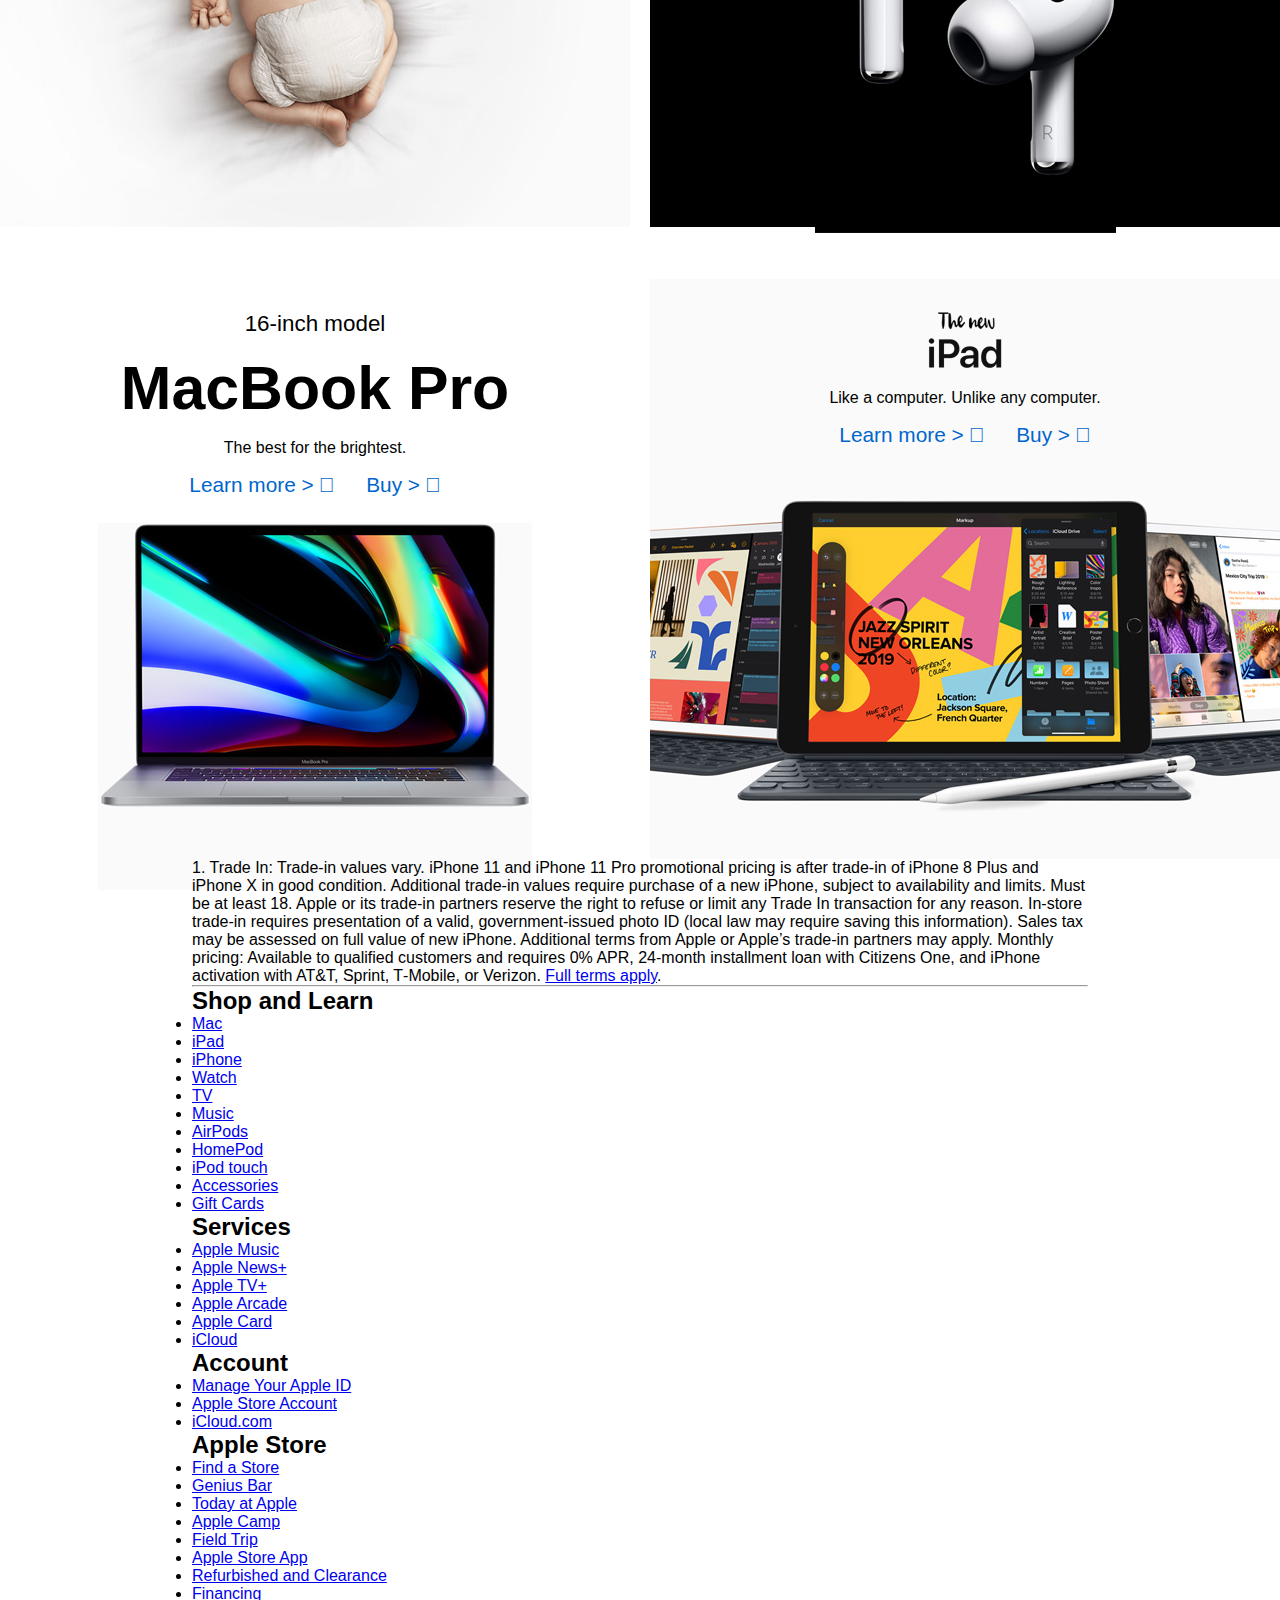
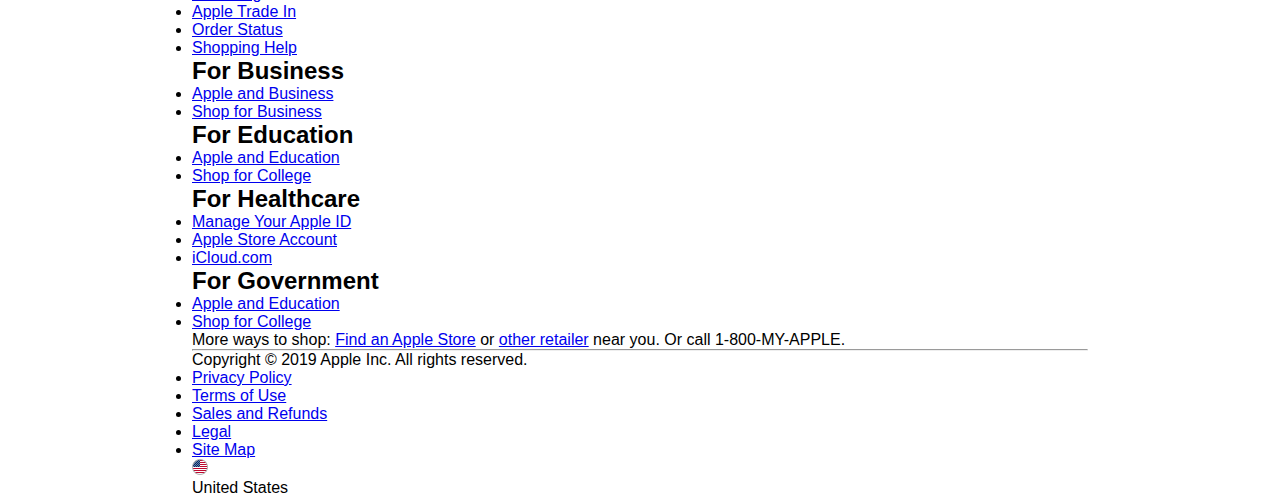
==== commit fd1b8669: "update on more css part" ====
--- a/Project/index.html
+++ b/Project/index.html
@@ -55,7 +55,7 @@
           </div>
           <div class="image-wrapper">
             <img
-              src="/Resources/apple-html-css-replica/images/home/macbook-pro.jpg"
+              src="/Resources/apple-html-css-replica/images/home/mac-laptop.jpg"
               alt="macbook-pro"
             />
           </div>
@@ -74,12 +74,12 @@
               <li><a href="#">Buy ></a></li>
             </ul>
           </div>
-          <div class="image-wrapper">
+          <!-- <div class="image-wrapper">
             <img
               src="/Resources/apple-html-css-replica/images/home/iphone11-pro-bg.jpg"
               alt="iphone11-pro"
             />
-          </div>
+          </div> -->
         </div>
       </section>
       <section class="internal-wrapper">
@@ -93,17 +93,17 @@
               <li><a href="#">Buy ></a></li>
             </ul>
           </div>
-          <div class="image-wrapper">
+          <!-- <div class="image-wrapper">
             <img
               src="/Resources/apple-html-css-replica/images/home/iphone11-bg.jpg"
               alt="iphone11-bg"
             />
-          </div>
+          </div> -->
         </div>
       </section>
       <section class="internal-wrapper">
         <div class="four-internal-wrapper">
-          <div class="card-wrapper">
+          <div class="card-wrapper card-left-1">
             <div class="card-image-wrapper">
               <img
                 src="/Resources/apple-html-css-replica/images/icons/watch-series5-logo.png"
@@ -120,14 +120,14 @@
                 <li><a href="#">Buy ></a></li>
               </ul>
             </div>
-            <div class="image-wrapper">
+            <!-- <div class="image-wrapper">
               <img
                 src="/Resources/apple-html-css-replica/images/home/watch-series-5.jpg"
                 alt="watch-series-image"
               />
-            </div>
-          </div>
-          <div class="card-wrapper">
+            </div> -->
+          </div>
+          <div class="card-wrapper card-right-1">
             <div class="card-image-wrapper">
               <img
                 src="/Resources/apple-html-css-replica/images/icons/apple-card-logo.png"
@@ -143,14 +143,16 @@
                 <li><a href="#">Buy ></a></li>
               </ul>
             </div>
-            <div class="image-wrapper">
+            <!-- <div class="image-wrapper">
               <img
                 src="/Resources/apple-html-css-replica/images/home/apple-card.jpg"
                 alt="watch-series-image"
               />
-            </div>
-          </div>
-          <div class="card-wrapper">
+            </div> -->
+          </div>
+        </div>
+        <div class="four-internal-wrapper">
+          <div class="card-wrapper card-left-2">
             <div class="card-image-wrapper">
               <img
                 src="/Resources/apple-html-css-replica/images/icons/apple-tv-logo.png"
@@ -174,7 +176,7 @@
               </li>
             </ul>
           </div>
-          <div class="card-wrapper">
+          <div class="card-wrapper card-right-2">
             <div class="big-title">AirPods Pro</div>
             <div class="meduem-title">Magic like you've never heard.</div>
             <div class="link-more-wrapper">
@@ -190,7 +192,9 @@
               />
             </div>
           </div>
-          <div class="card-wrapper">
+          </div>
+          <div class="four-internal-wrapper">
+          <div class="card-wrapper card-left-3">
             <div class="small-title">16-inch model</div>
             <div class="big-title">MacBook Pro</div>
             <div class="meduem-title">The best for the brightest.</div>
@@ -202,12 +206,12 @@
             </div>
             <div class="image-wrapper">
               <img
-                src="/Resources/apple-html-css-replica/images/home/mac-laptop.jpg"
+                src="/Resources/apple-html-css-replica/images/home/macbook-pro.jpg"
                 alt="air-pods"
               />
             </div>
           </div>
-          <div class="card-wrapper">
+          <div class="card-wrapper card-right-3">
             <div class="card-image-wrapper">
               <img
                 src="/Resources/apple-html-css-replica/images/icons/new-ipad-logo.png"
@@ -223,12 +227,12 @@
                 <li><a href="#">Buy ></a></li>
               </ul>
             </div>
-            <div class="image-wrapper">
+            <!-- <div class="image-wrapper">
               <img
                 src="/Resources/apple-html-css-replica/images/home/new-ipad.jpg"
                 alt="watch-series-image"
               />
-            </div>
+            </div> -->
           </div>
         </div>
       </section>
--- a/Project/css/style.css
+++ b/Project/css/style.css
@@ -6,7 +6,7 @@
 body {
   font-family: "SF Pro Text", "SF Pro Icons", "Helvetica Neue", Helvetica, Arial,
     sans-serif;
-    width: 100%;
+    width: 100vw;
 }
 header {
   background-color: #000000;
@@ -33,17 +33,17 @@
   width: 19px;
 }
 section.internal-wrapper {
-  height: 80vh;
+  height: auto;
 }
-.internal-wrapper .first-internal-wrapper {
+.internal-wrapper .first-internal-wrapper, .internal-wrapper .second-internal-wrapper, .internal-wrapper .third-internal-wrapper {
   /* width: 1050px; */
   margin: 0 auto;
   display: flex;
-  gap: 0.5rem;
+  gap: 1.5rem;
   flex-direction: column;
   justify-content: center;
   align-items: center;
-  padding-top: 40px;
+  padding-top: 20px;
 }
 .small-title {
   font-size: 1.4rem;
@@ -76,9 +76,80 @@
   padding-left: 5px;
 }
 .image-wrapper{
-    margin-top: 30px;
+    margin-top: 10px;
 }
 
 .internal-wrapper:nth-of-type(2){
-    background-color: #000000;
+    background-image: url(/Resources/apple-html-css-replica/images/home/iphone11-pro-bg.jpg);
+    background-position: center;
+    background-repeat: no-repeat;
+    background-size: cover;
+    color: #ffffff;
+    height: 680px;
+    width: 100vw;
 }
+
+.second-internal-wrapper .midem-title{
+  font-size: 1.5rem;
+}
+.second-internal-wrapper .small-title{
+  font-size: 1.1rem;
+}
+
+.internal-wrapper:nth-of-type(3){
+  background-image: url(/Resources/apple-html-css-replica/images/home/iphone11-bg.jpg);
+  background-position: center;
+  background-repeat: no-repeat;
+  background-size: cover;
+  /* color: #ffffff; */
+  height: 680px;
+  width: 100vw;
+}
+.internal-wrapper:nth-of-type(4){
+  display: flex;
+  flex-direction: column;
+  gap: 20px;
+}
+.four-internal-wrapper{
+  display: flex;
+  gap: 20px;
+  width: 100vw;
+  flex-wrap: nowrap;
+}
+.four-internal-wrapper .card-wrapper{
+  width: 50vw;
+  height: 580px;
+  display: flex;
+  flex-direction: column;
+  align-items: center;
+  gap: 1rem;
+  margin-top: 2rem;
+  padding-top: 2rem;
+  background-position: center;
+  background-repeat: no-repeat;
+  background-size: cover;
+}
+.card-left-1{
+  background-image: url(/Resources/apple-html-css-replica/images/home/watch-series-5.jpg);
+  
+}
+.card-right-1{
+  background-image: url(/Resources/apple-html-css-replica/images/home/apple-card.jpg);
+  
+}
+.card-left-2{
+  background-image: url(/Resources/apple-html-css-replica/images/home/apple-tv-background.jpg);
+}
+.card-right-2{
+  background-color: #000000;
+}
+.card-left-3{
+  /* background-image: url(); */
+}
+.card-right-3{
+  background-image: url(/Resources/apple-html-css-replica/images/home/new-ipad.jpg);
+}
+footer{
+  width: 70%;
+  margin: 0 auto;
+}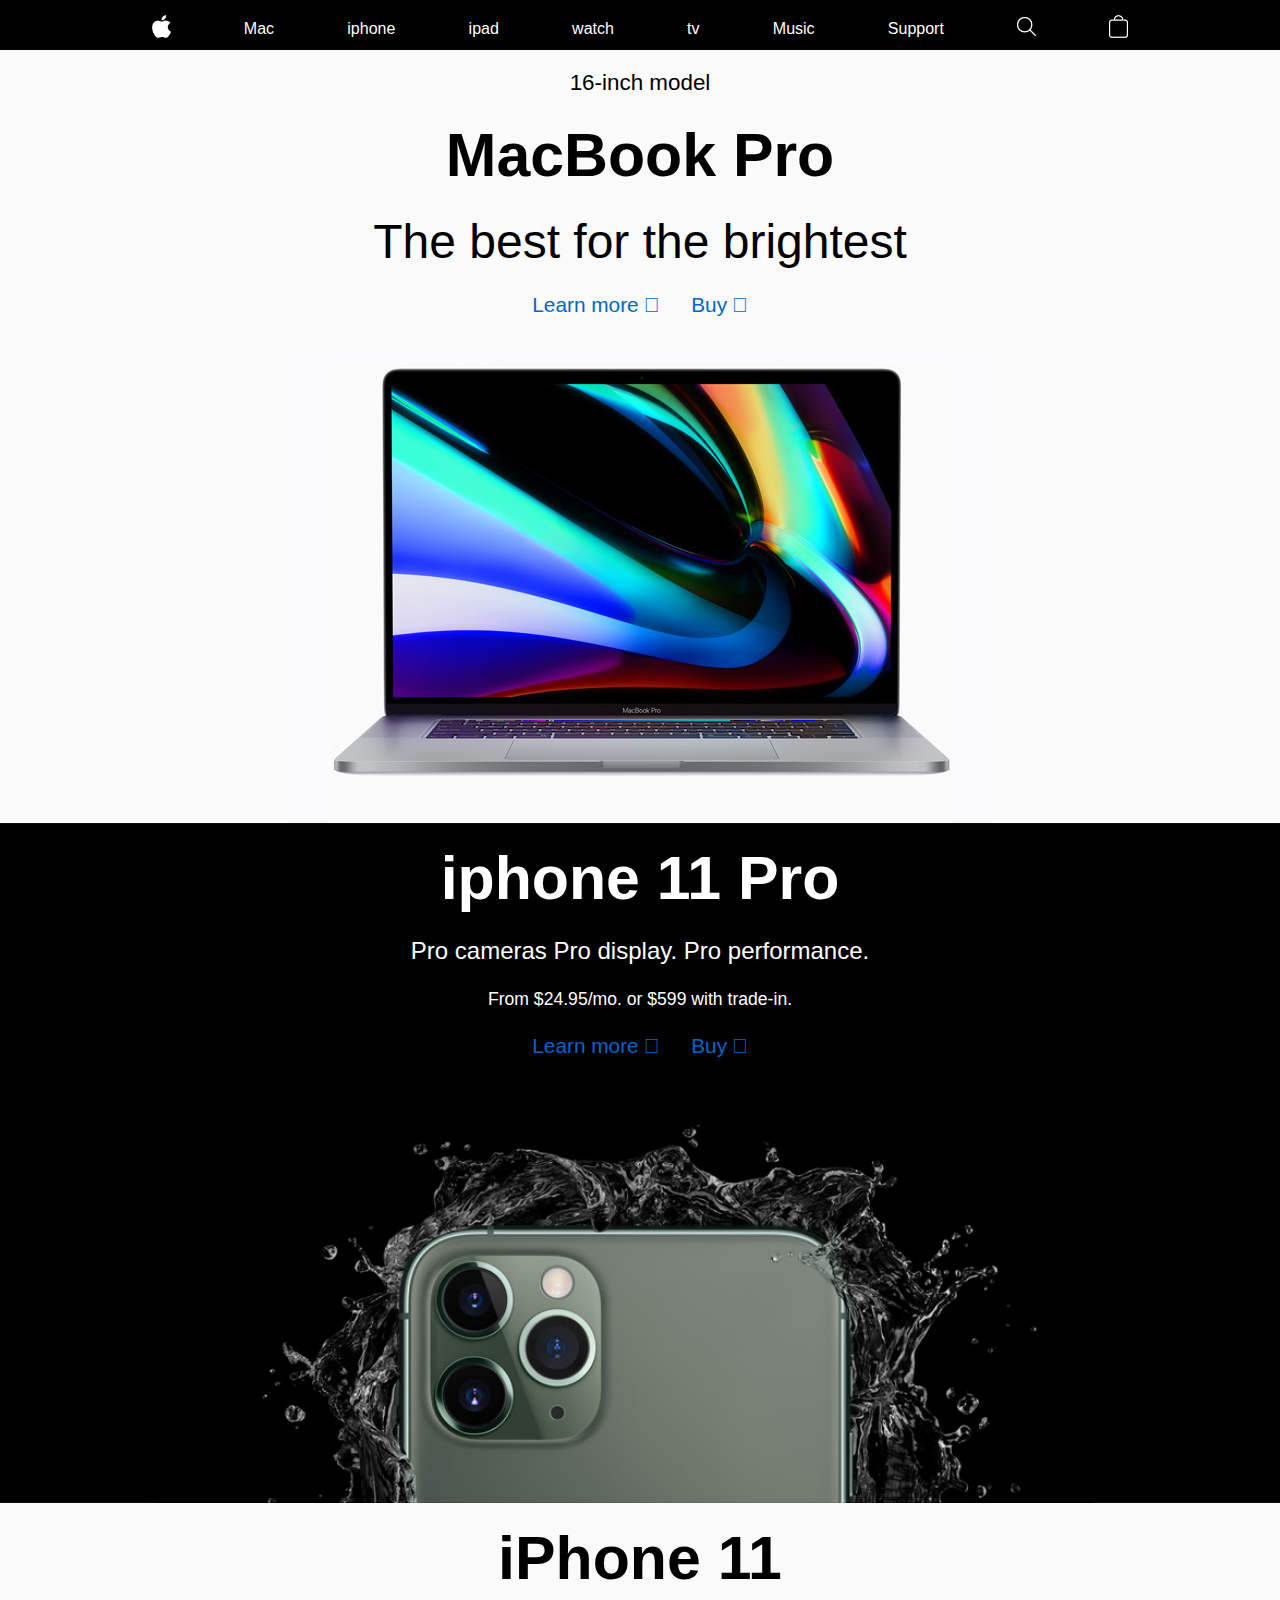
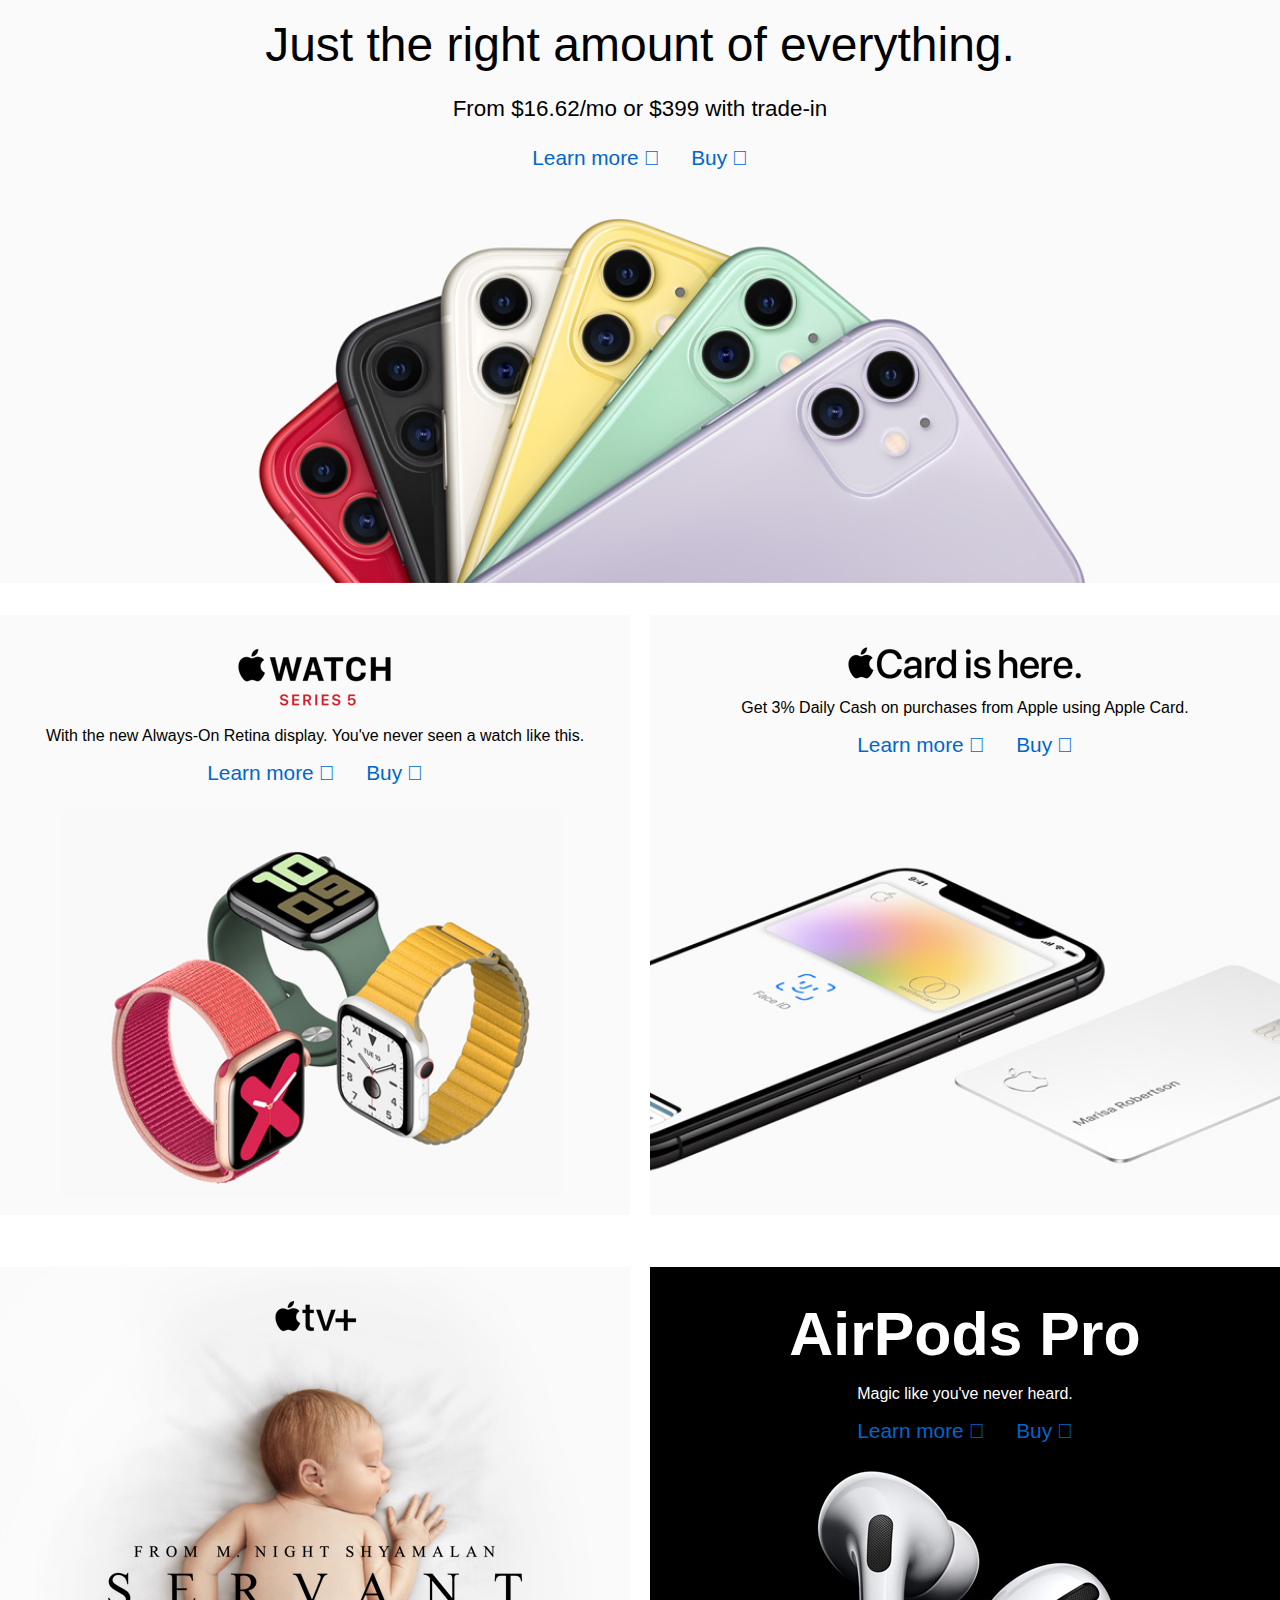
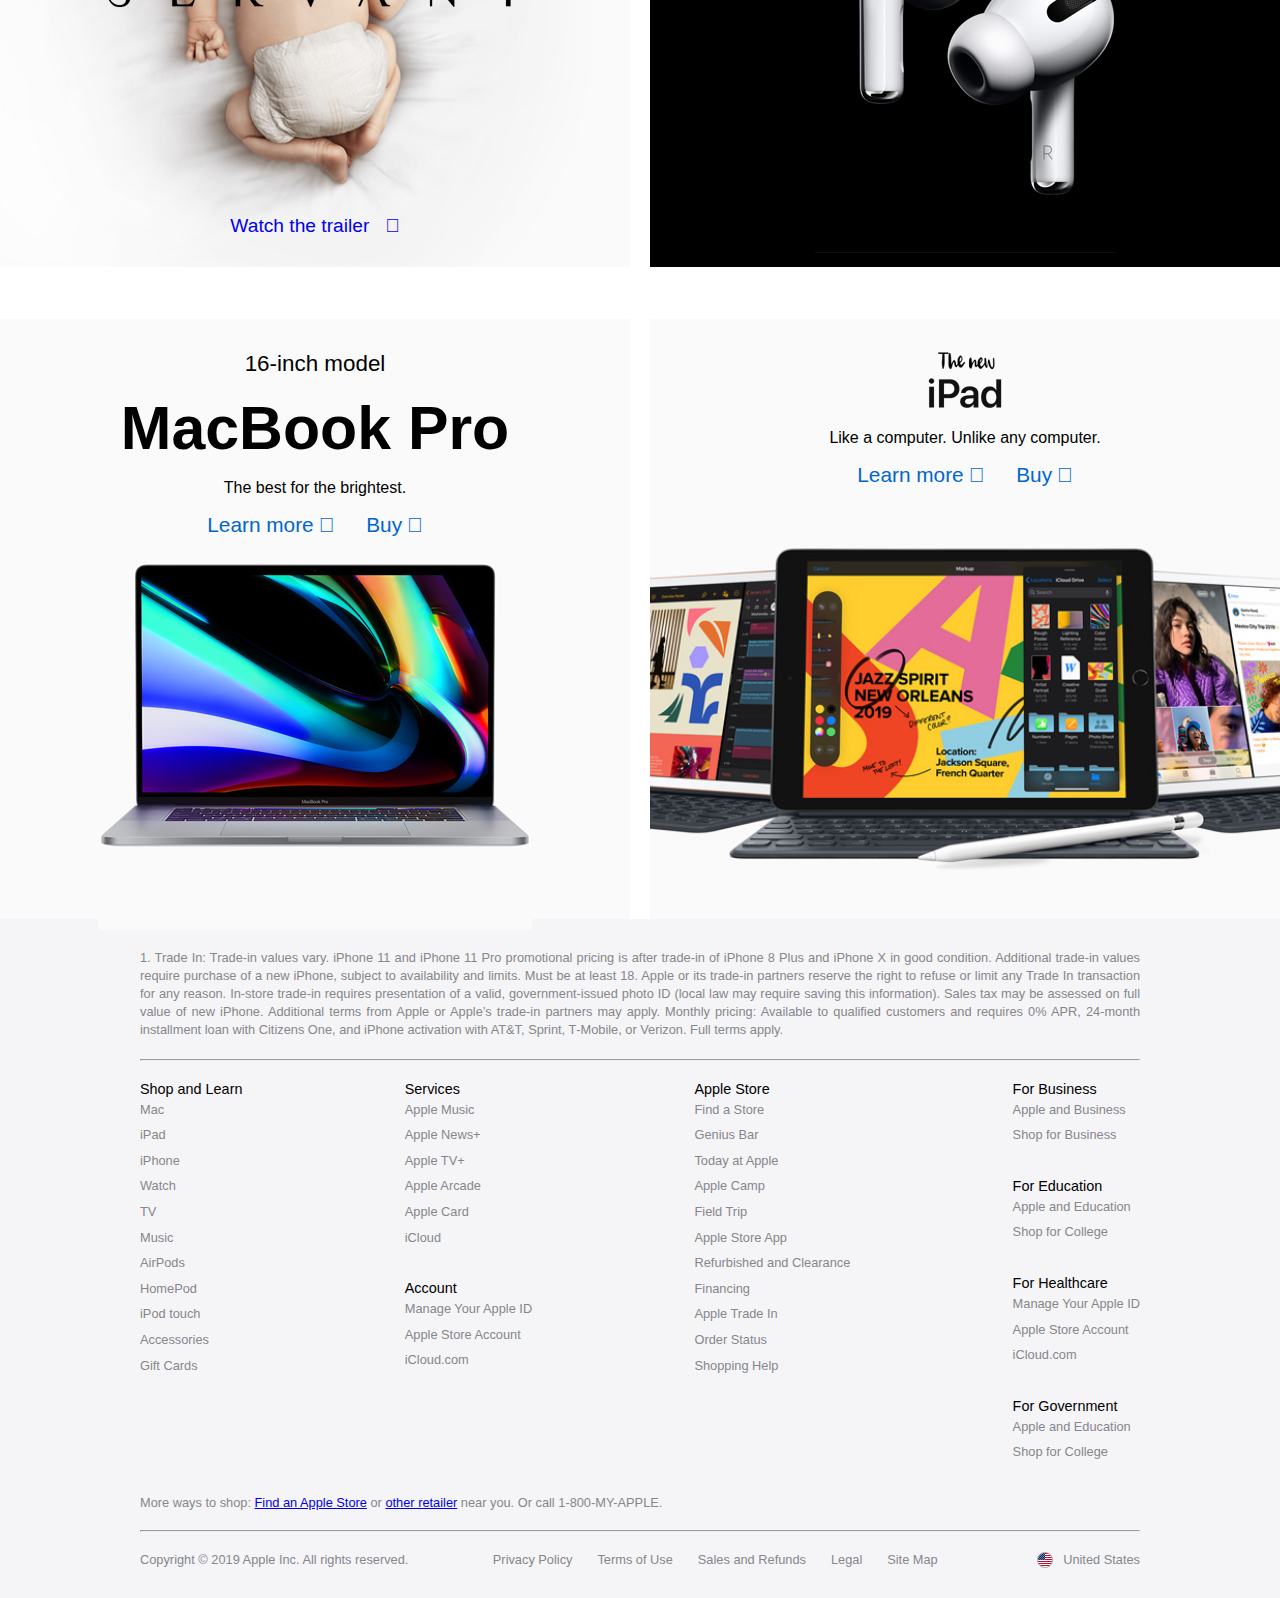
==== commit be9a1f43: "Update on some parts of HTML and CSS" ====
--- a/Project/index.html
+++ b/Project/index.html
@@ -5,6 +5,10 @@
     <meta name="viewport" content="width=device-width, initial-scale=1.0" />
     <title>Apple Website</title>
     <link rel="stylesheet" href="./css/style.css" />
+    <link
+      href="https://use.fontawesome.com/releases/v5.7.2/css/all.css"
+      rel="stylesheet"
+    />
   </head>
   <body>
     <main>
@@ -70,8 +74,8 @@
           <div class="small-title">From $24.95/mo. or $599 with trade-in.</div>
           <div class="link-more-wrapper">
             <ul>
-              <li><a href="#">Learn more ></a></li>
-              <li><a href="#">Buy ></a></li>
+              <li><a href="#">Learn more</a></li>
+              <li><a href="#">Buy</a></li>
             </ul>
           </div>
           <!-- <div class="image-wrapper">
@@ -89,8 +93,8 @@
           <div class="small-title">From $16.62/mo or $399 with trade-in</div>
           <div class="link-more-wrapper">
             <ul>
-              <li><a href="#">Learn more ></a></li>
-              <li><a href="#">Buy ></a></li>
+              <li><a href="#">Learn more</a></li>
+              <li><a href="#">Buy</a></li>
             </ul>
           </div>
           <!-- <div class="image-wrapper">
@@ -116,8 +120,8 @@
             </div>
             <div class="link-more-wrapper">
               <ul>
-                <li><a href="#">Learn more ></a></li>
-                <li><a href="#">Buy ></a></li>
+                <li><a href="#">Learn more</a></li>
+                <li><a href="#">Buy</a></li>
               </ul>
             </div>
             <!-- <div class="image-wrapper">
@@ -139,8 +143,8 @@
             </div>
             <div class="link-more-wrapper">
               <ul>
-                <li><a href="#">Learn more ></a></li>
-                <li><a href="#">Buy ></a></li>
+                <li><a href="#">Learn more</a></li>
+                <li><a href="#">Buy</a></li>
               </ul>
             </div>
             <!-- <div class="image-wrapper">
@@ -167,13 +171,6 @@
             </div>
             <ul>
               <li><a href="#">Watch the trailer</a></li>
-              <li>
-                <a href="#"
-                  ><img
-                    src="/Resources/apple-html-css-replica/images/icons/"
-                    alt=""
-                /></a>
-              </li>
             </ul>
           </div>
           <div class="card-wrapper card-right-2">
@@ -181,8 +178,8 @@
             <div class="meduem-title">Magic like you've never heard.</div>
             <div class="link-more-wrapper">
               <ul>
-                <li><a href="#">Learn more ></a></li>
-                <li><a href="#">Buy ></a></li>
+                <li><a href="#">Learn more</a></li>
+                <li><a href="#">Buy</a></li>
               </ul>
             </div>
             <div class="image-wrapper">
@@ -192,16 +189,16 @@
               />
             </div>
           </div>
-          </div>
-          <div class="four-internal-wrapper">
+        </div>
+        <div class="four-internal-wrapper">
           <div class="card-wrapper card-left-3">
             <div class="small-title">16-inch model</div>
             <div class="big-title">MacBook Pro</div>
             <div class="meduem-title">The best for the brightest.</div>
             <div class="link-more-wrapper">
               <ul>
-                <li><a href="#">Learn more ></a></li>
-                <li><a href="#">Buy ></a></li>
+                <li><a href="#">Learn more</a></li>
+                <li><a href="#">Buy</a></li>
               </ul>
             </div>
             <div class="image-wrapper">
@@ -223,8 +220,8 @@
             </div>
             <div class="link-more-wrapper">
               <ul>
-                <li><a href="#">Learn more ></a></li>
-                <li><a href="#">Buy ></a></li>
+                <li><a href="#">Learn more</a></li>
+                <li><a href="#">Buy</a></li>
               </ul>
             </div>
             <!-- <div class="image-wrapper">
--- a/Project/css/style.css
+++ b/Project/css/style.css
@@ -6,7 +6,7 @@
 body {
   font-family: "SF Pro Text", "SF Pro Icons", "Helvetica Neue", Helvetica, Arial,
     sans-serif;
-    width: 100vw;
+  width: 100vw;
 }
 header {
   background-color: #000000;
@@ -35,7 +35,12 @@
 section.internal-wrapper {
   height: auto;
 }
-.internal-wrapper .first-internal-wrapper, .internal-wrapper .second-internal-wrapper, .internal-wrapper .third-internal-wrapper {
+.first-internal-wrapper {
+  background-color: #fafafa;
+}
+.internal-wrapper .first-internal-wrapper,
+.internal-wrapper .second-internal-wrapper,
+.internal-wrapper .third-internal-wrapper {
   /* width: 1050px; */
   margin: 0 auto;
   display: flex;
@@ -75,28 +80,28 @@
   content: "\f105";
   padding-left: 5px;
 }
-.image-wrapper{
-    margin-top: 10px;
+.image-wrapper {
+  margin-top: 10px;
 }
 
-.internal-wrapper:nth-of-type(2){
-    background-image: url(/Resources/apple-html-css-replica/images/home/iphone11-pro-bg.jpg);
-    background-position: center;
-    background-repeat: no-repeat;
-    background-size: cover;
-    color: #ffffff;
-    height: 680px;
-    width: 100vw;
+.internal-wrapper:nth-of-type(2) {
+  background-image: url(/Resources/apple-html-css-replica/images/home/iphone11-pro-bg.jpg);
+  background-position: center;
+  background-repeat: no-repeat;
+  background-size: cover;
+  color: #ffffff;
+  height: 680px;
+  width: 100vw;
 }
 
-.second-internal-wrapper .midem-title{
+.second-internal-wrapper .midem-title {
   font-size: 1.5rem;
 }
-.second-internal-wrapper .small-title{
+.second-internal-wrapper .small-title {
   font-size: 1.1rem;
 }
 
-.internal-wrapper:nth-of-type(3){
+.internal-wrapper:nth-of-type(3) {
   background-image: url(/Resources/apple-html-css-replica/images/home/iphone11-bg.jpg);
   background-position: center;
   background-repeat: no-repeat;
@@ -105,20 +110,20 @@
   height: 680px;
   width: 100vw;
 }
-.internal-wrapper:nth-of-type(4){
+.internal-wrapper:nth-of-type(4) {
   display: flex;
   flex-direction: column;
   gap: 20px;
 }
-.four-internal-wrapper{
+.four-internal-wrapper {
   display: flex;
   gap: 20px;
   width: 100vw;
   flex-wrap: nowrap;
 }
-.four-internal-wrapper .card-wrapper{
+.four-internal-wrapper .card-wrapper {
   width: 50vw;
-  height: 580px;
+  height: 600px;
   display: flex;
   flex-direction: column;
   align-items: center;
@@ -129,27 +134,108 @@
   background-repeat: no-repeat;
   background-size: cover;
 }
-.card-left-1{
+.card-left-1 {
   background-image: url(/Resources/apple-html-css-replica/images/home/watch-series-5.jpg);
-  
-}
-.card-right-1{
+}
+.card-right-1 {
   background-image: url(/Resources/apple-html-css-replica/images/home/apple-card.jpg);
-  
-}
-.card-left-2{
+}
+.card-left-2 {
   background-image: url(/Resources/apple-html-css-replica/images/home/apple-tv-background.jpg);
-}
-.card-right-2{
+  display: flex;
+  flex-direction: column;
+  justify-content: space-between;
+  align-items: center;
+  padding: 30px 0;
+}
+.card-left-2 ul li {
+  font-size: 1.2em;
+  list-style: none;
+}
+.card-left-2 ul li a::after {
+  content: "\f105";
+  margin-left: 1rem;
+}
+.card-left-2 ul li a {
+  text-decoration: none;
+  cursor: pointer;
+}
+.card-right-2 {
   background-color: #000000;
-}
-.card-left-3{
-  /* background-image: url(); */
-}
-.card-right-3{
+  color: #ffffff;
+}
+.card-left-3 {
+  background-color: #fafafa;
+}
+.card-right-3 {
   background-image: url(/Resources/apple-html-css-replica/images/home/new-ipad.jpg);
 }
-footer{
-  width: 70%;
+footer {
+  width: 100%;
+  background-color: #f5f5f7;
+}
+footer .internal-wrapper {
   margin: 0 auto;
-}+  width: 1000px;
+}
+.description-text-wrapper {
+  text-align: justify;
+  line-height: 1.4em;
+  color: #86868b;
+  padding-top: 30px;
+  font-size: 0.8em;
+}
+footer hr {
+  margin: 20px 0;
+}
+footer a {
+  color: #86868b;
+  text-decoration: none;
+}
+footer a:hover {
+  text-decoration: underline;
+}
+.link-footer-wrapper {
+  display: flex;
+  flex-wrap: nowrap;
+  justify-content: space-between;
+}
+.link-footer-wrapper h2 {
+  font-size: 0.9em;
+  font-weight: 540;
+}
+.link-footer-wrapper ul {
+  list-style: none;
+  font-size: 0.8em;
+  line-height: 2em;
+  margin-bottom: 30px;
+}
+.footer-lower-wrapper {
+  font-size: 0.8em;
+  color: #86868b;
+}
+.footer-lower-wrapper a:-webkit-any-link {
+  color: -webkit-link;
+  cursor: pointer;
+  text-decoration: underline;
+}
+.footer-last-link-wrapper {
+  display: flex;
+  justify-content: space-between;
+  font-size: 0.8em;
+  color: #86868b;
+  padding-bottom: 30px;
+}
+.footer-last-link-wrapper ul,
+.footer-country-wrapper {
+  display: flex;
+  justify-content: space-between;
+  gap: 10px;
+  list-style: none;
+}
+.footer-last-link-wrapper ul li::after {
+  font-family: FontAwesome;
+  content: "\f146";
+  margin-left: 5px;
+  color: #86868b;
+}
